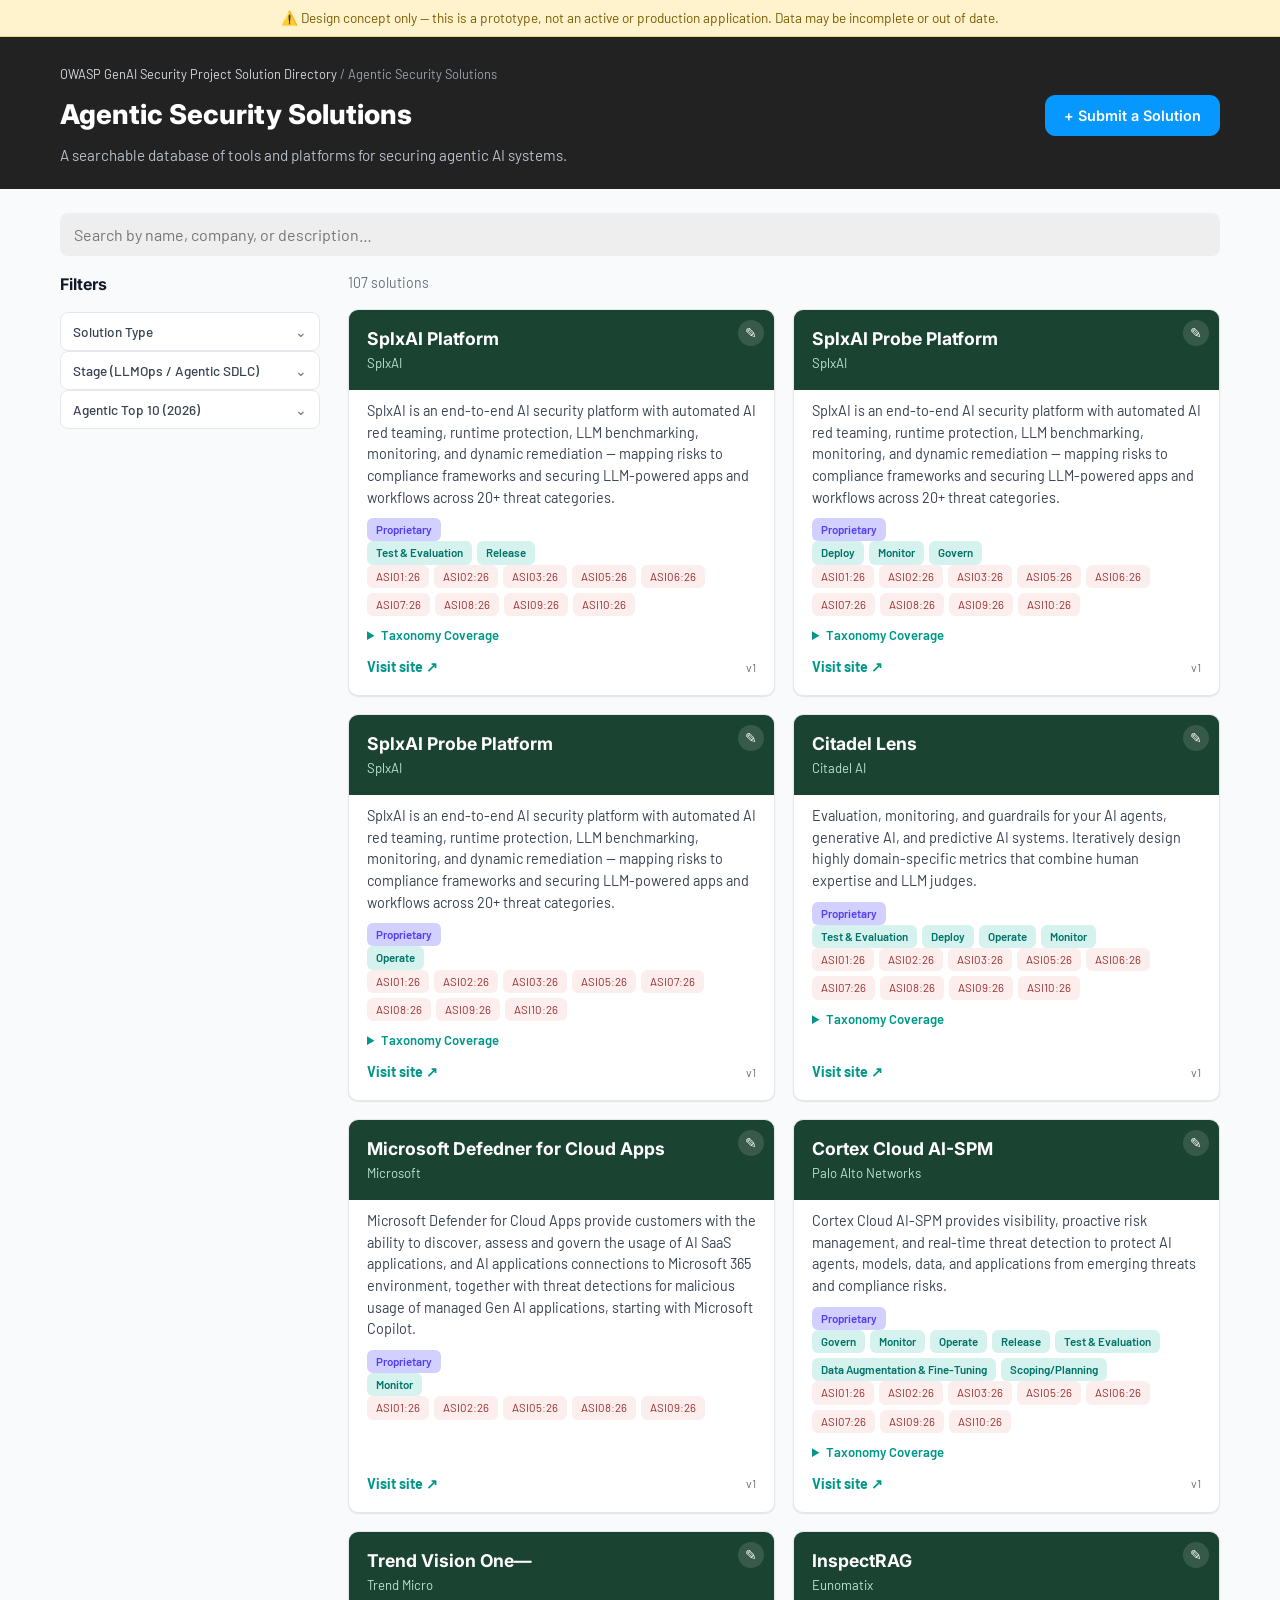
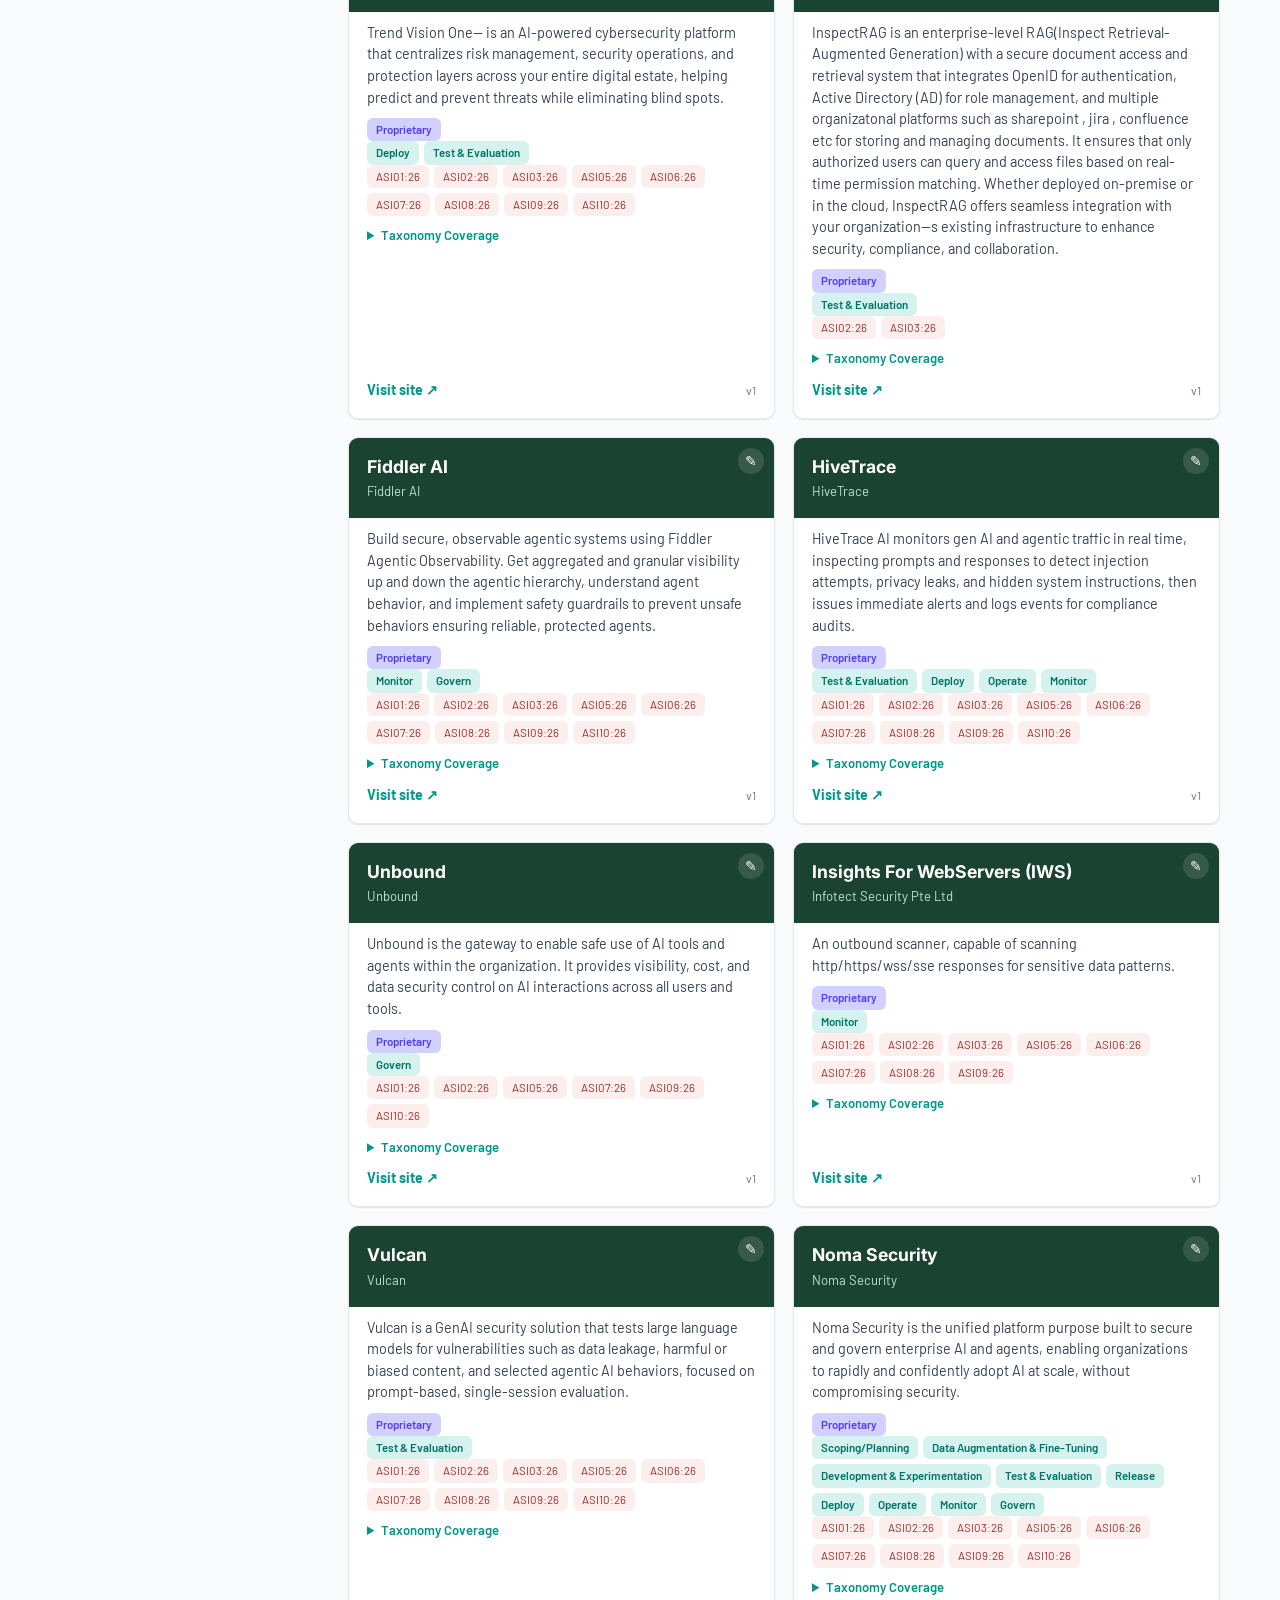
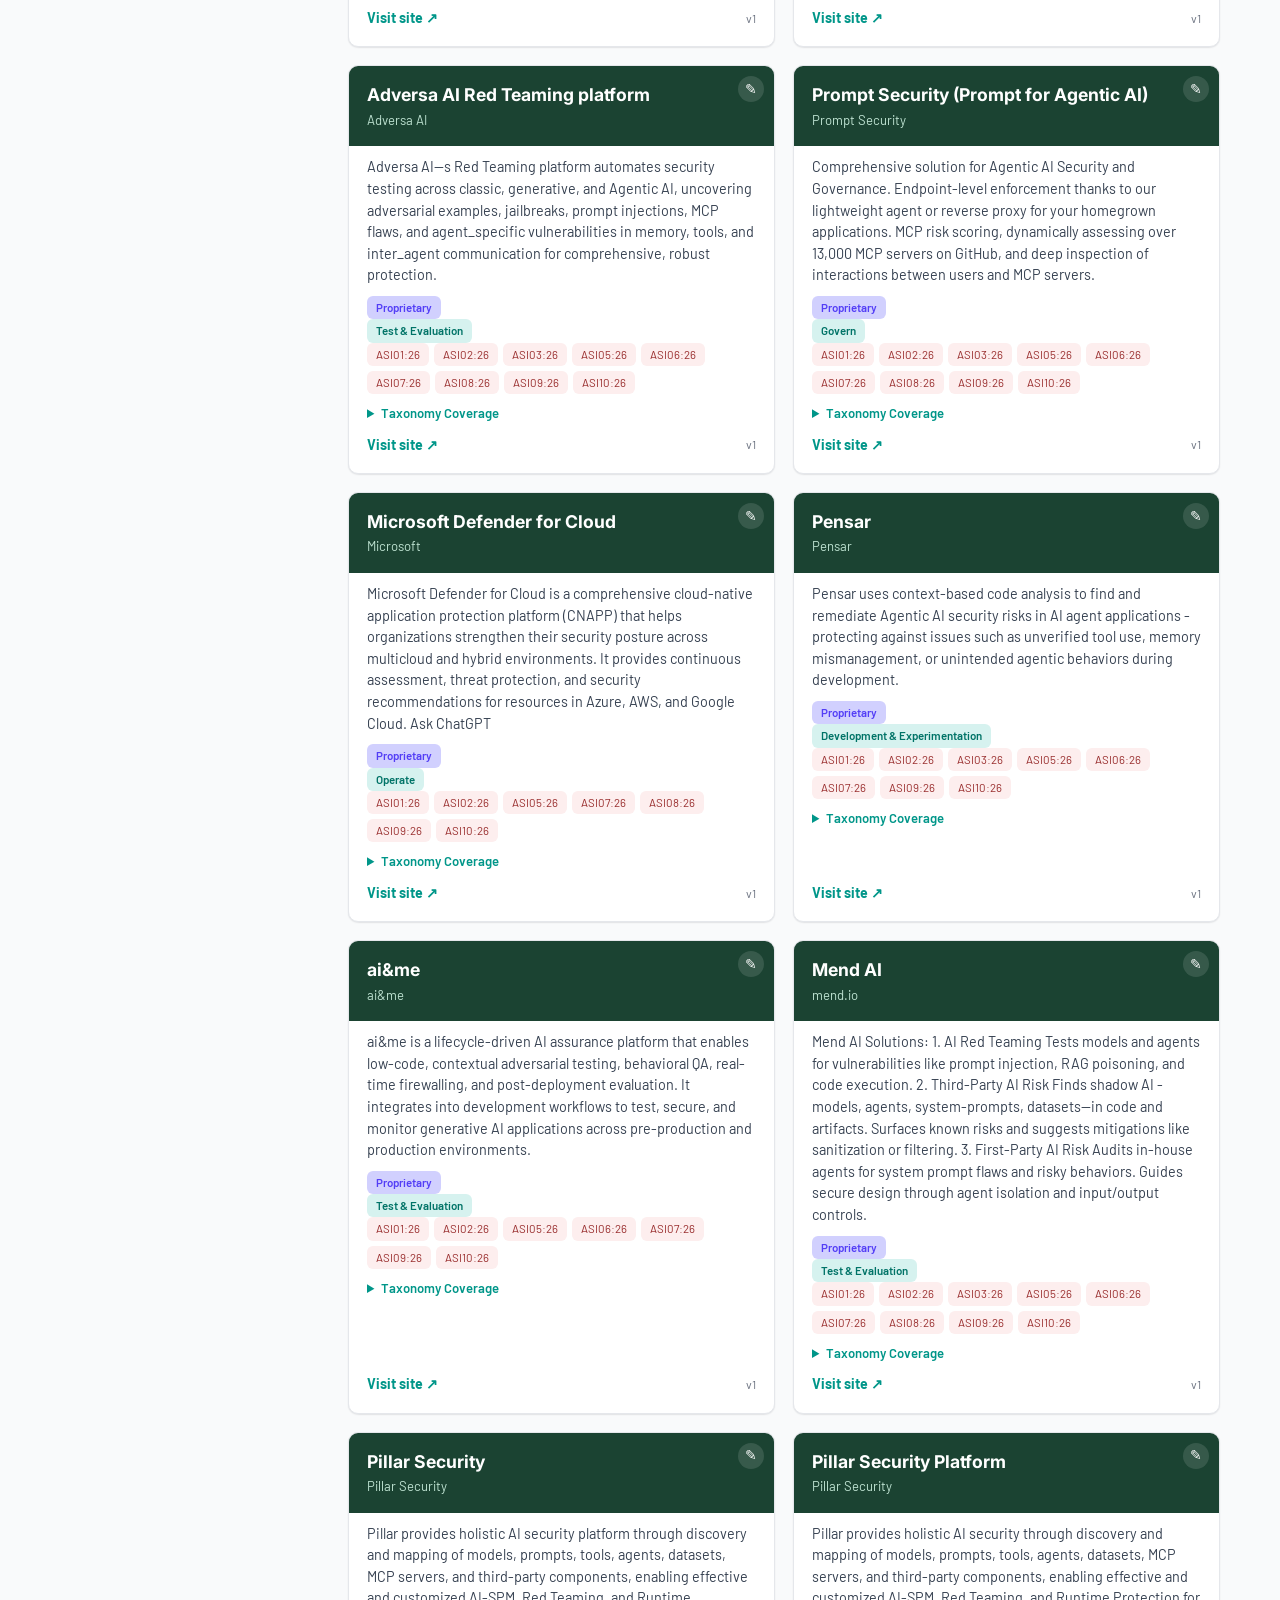
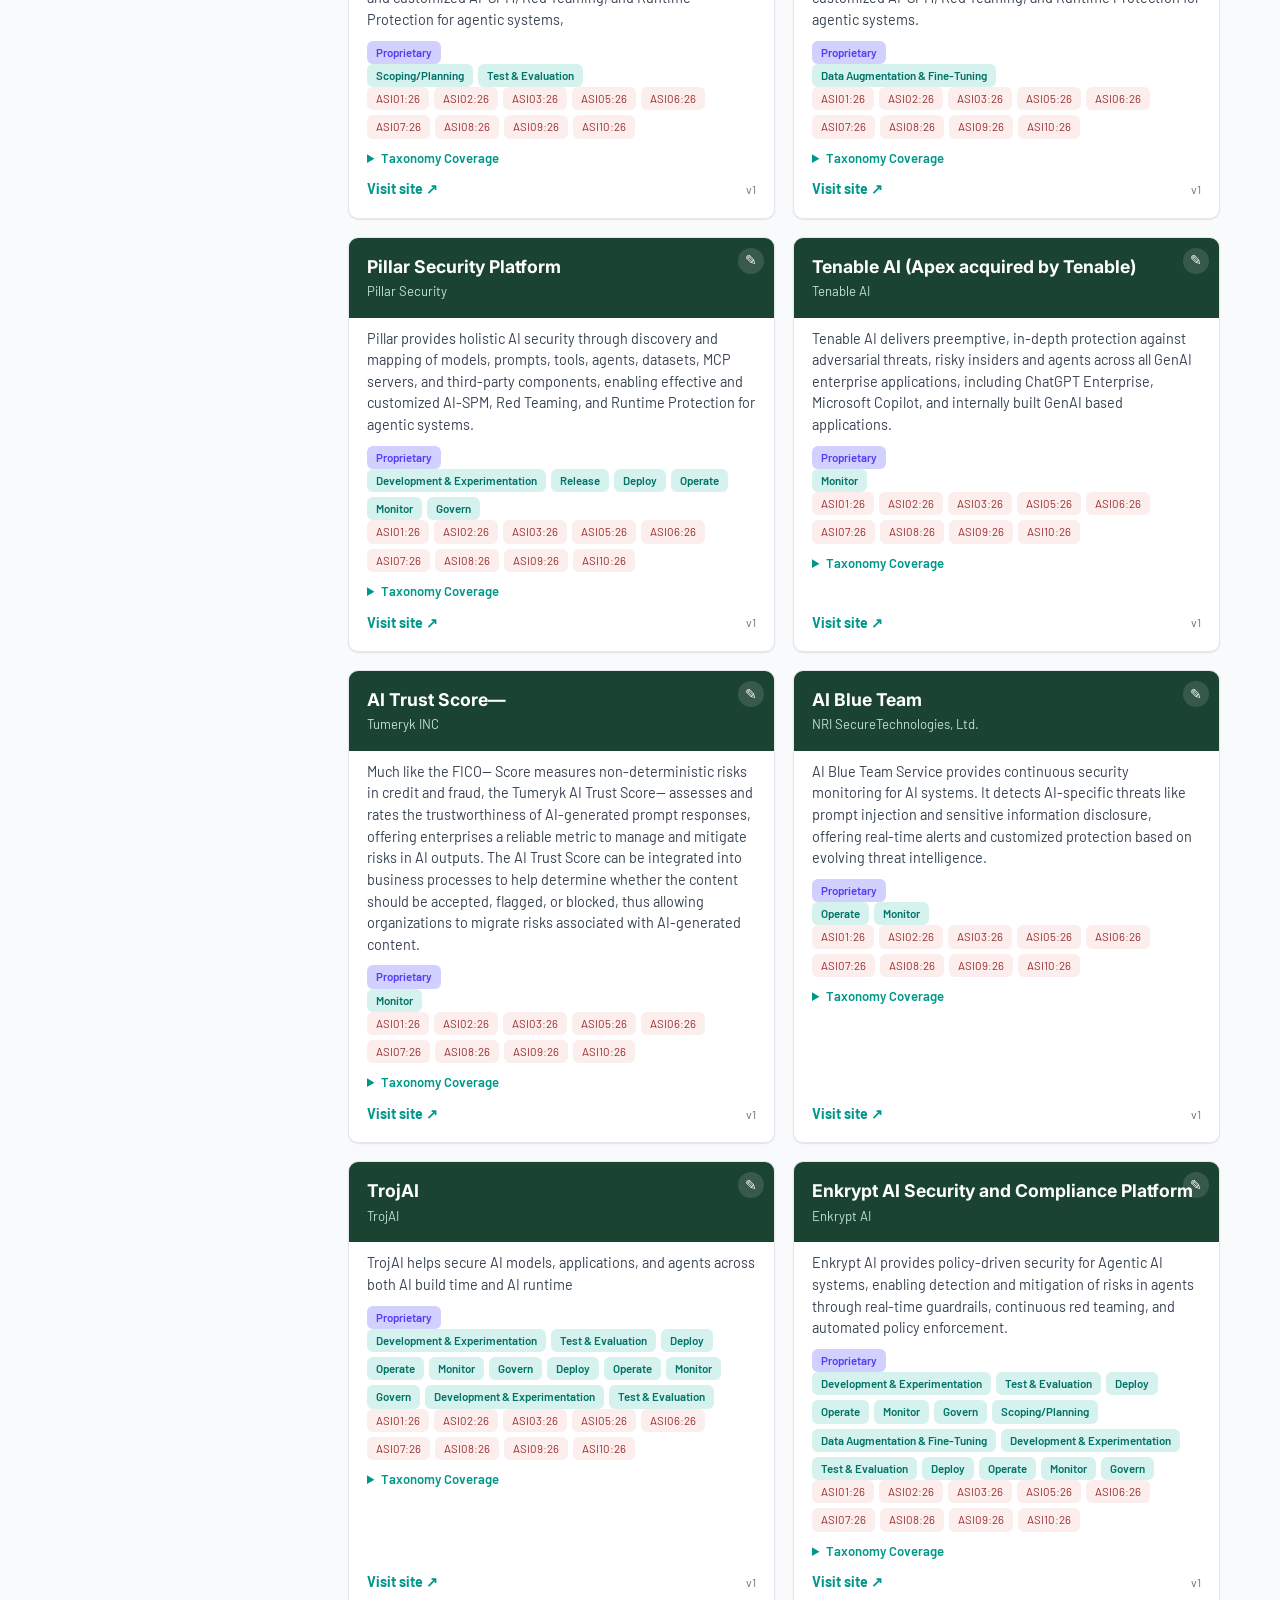
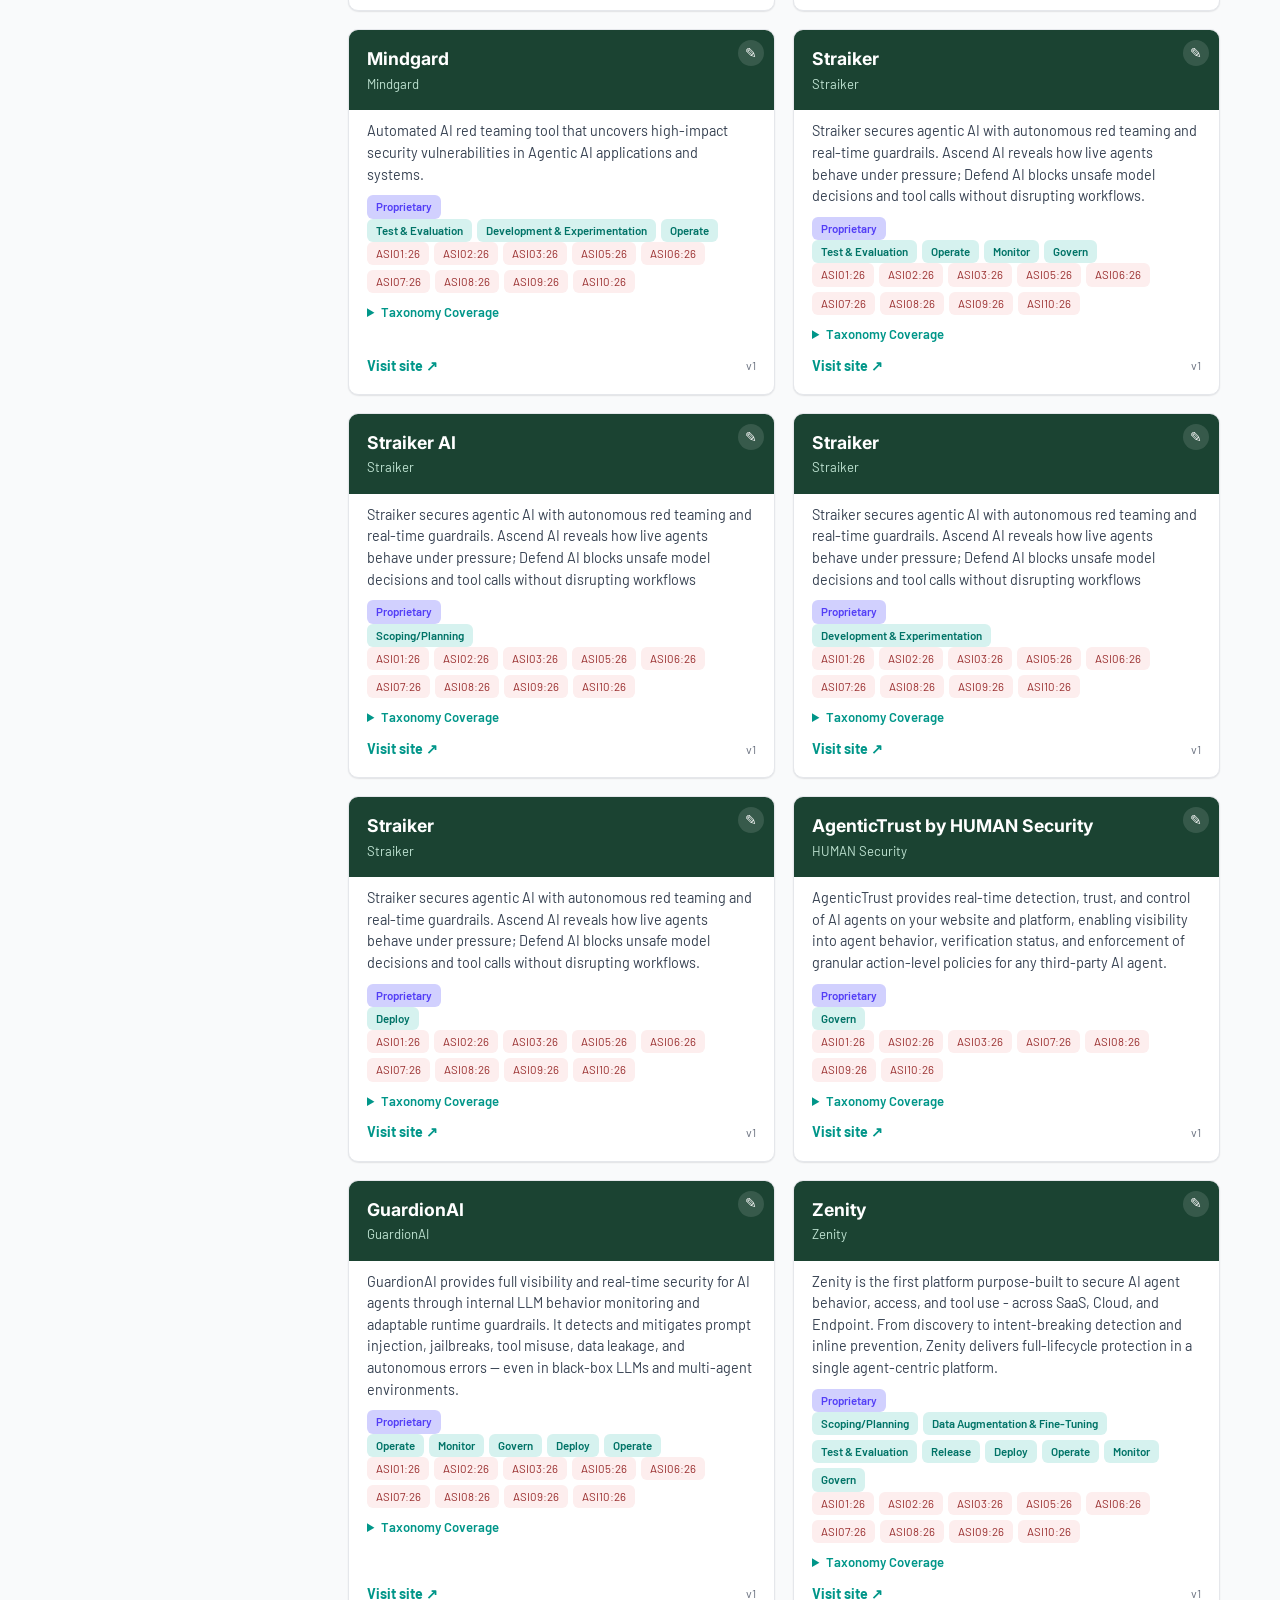
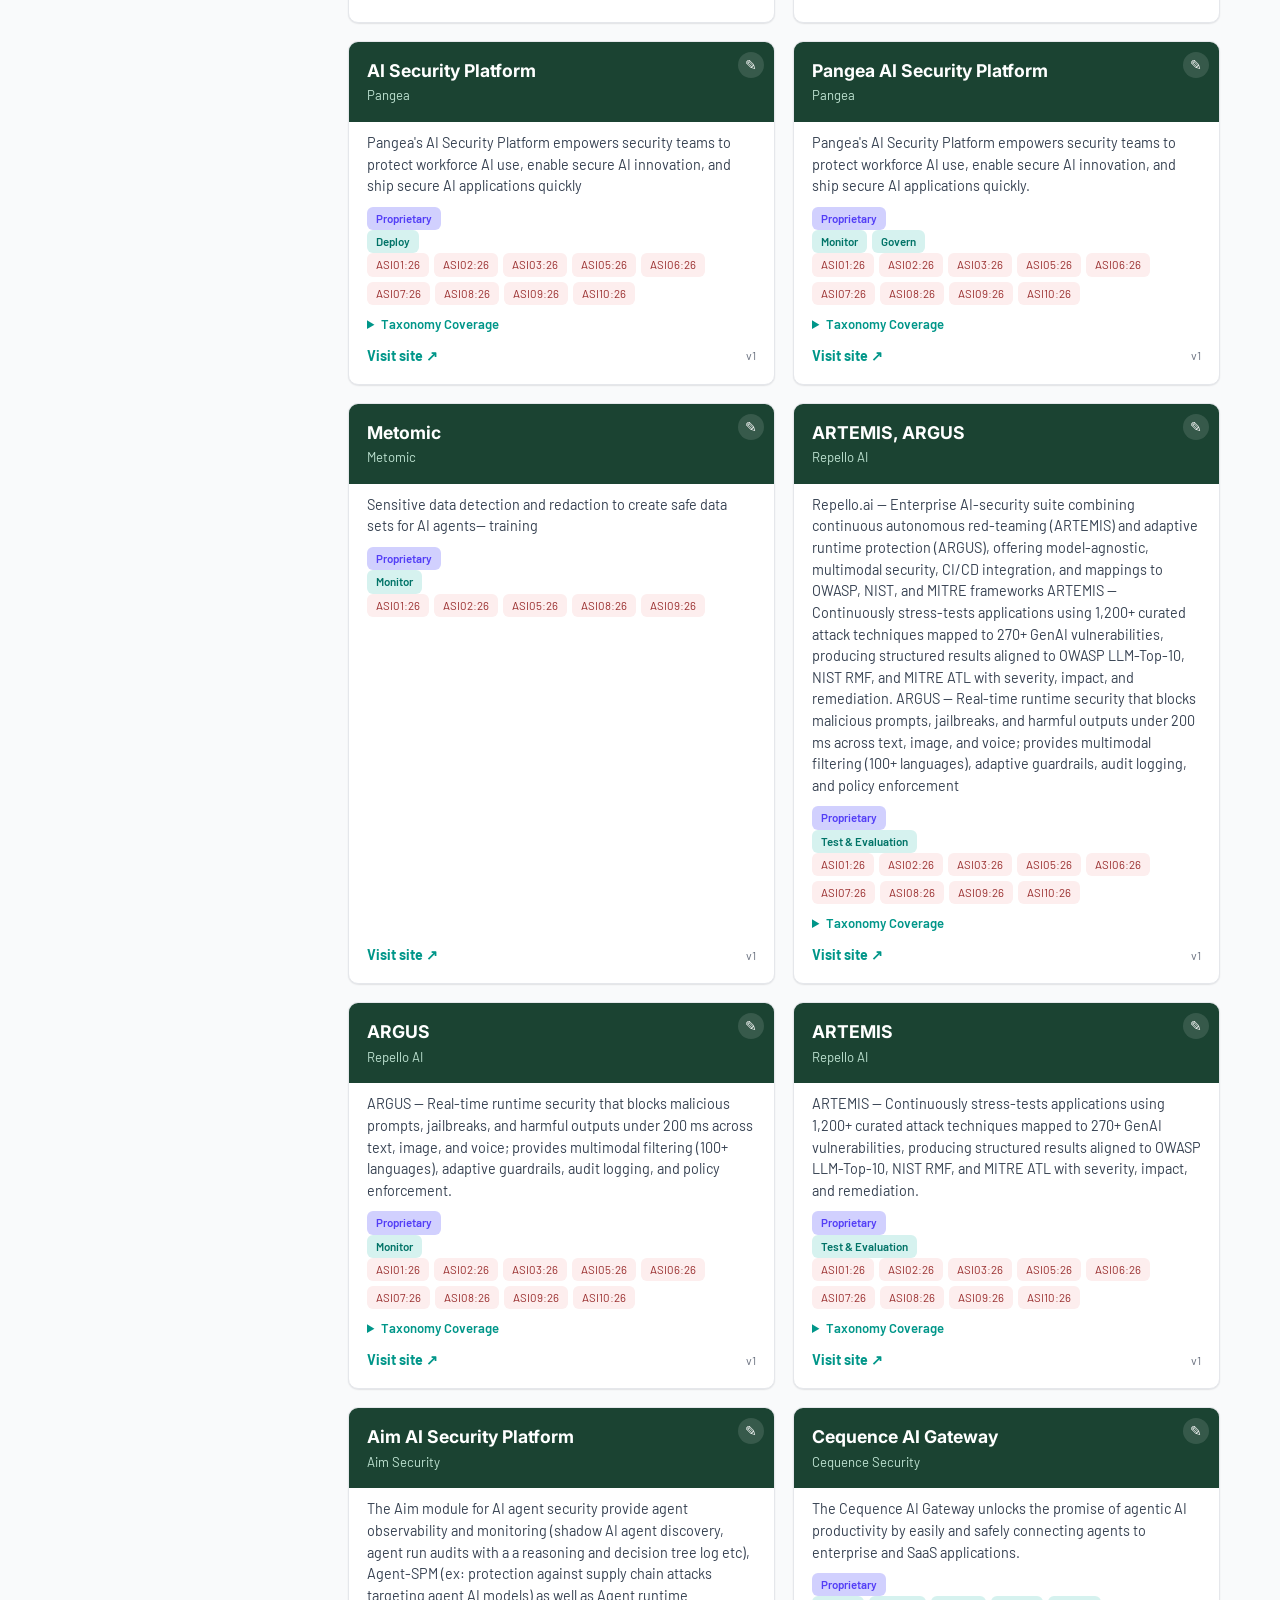
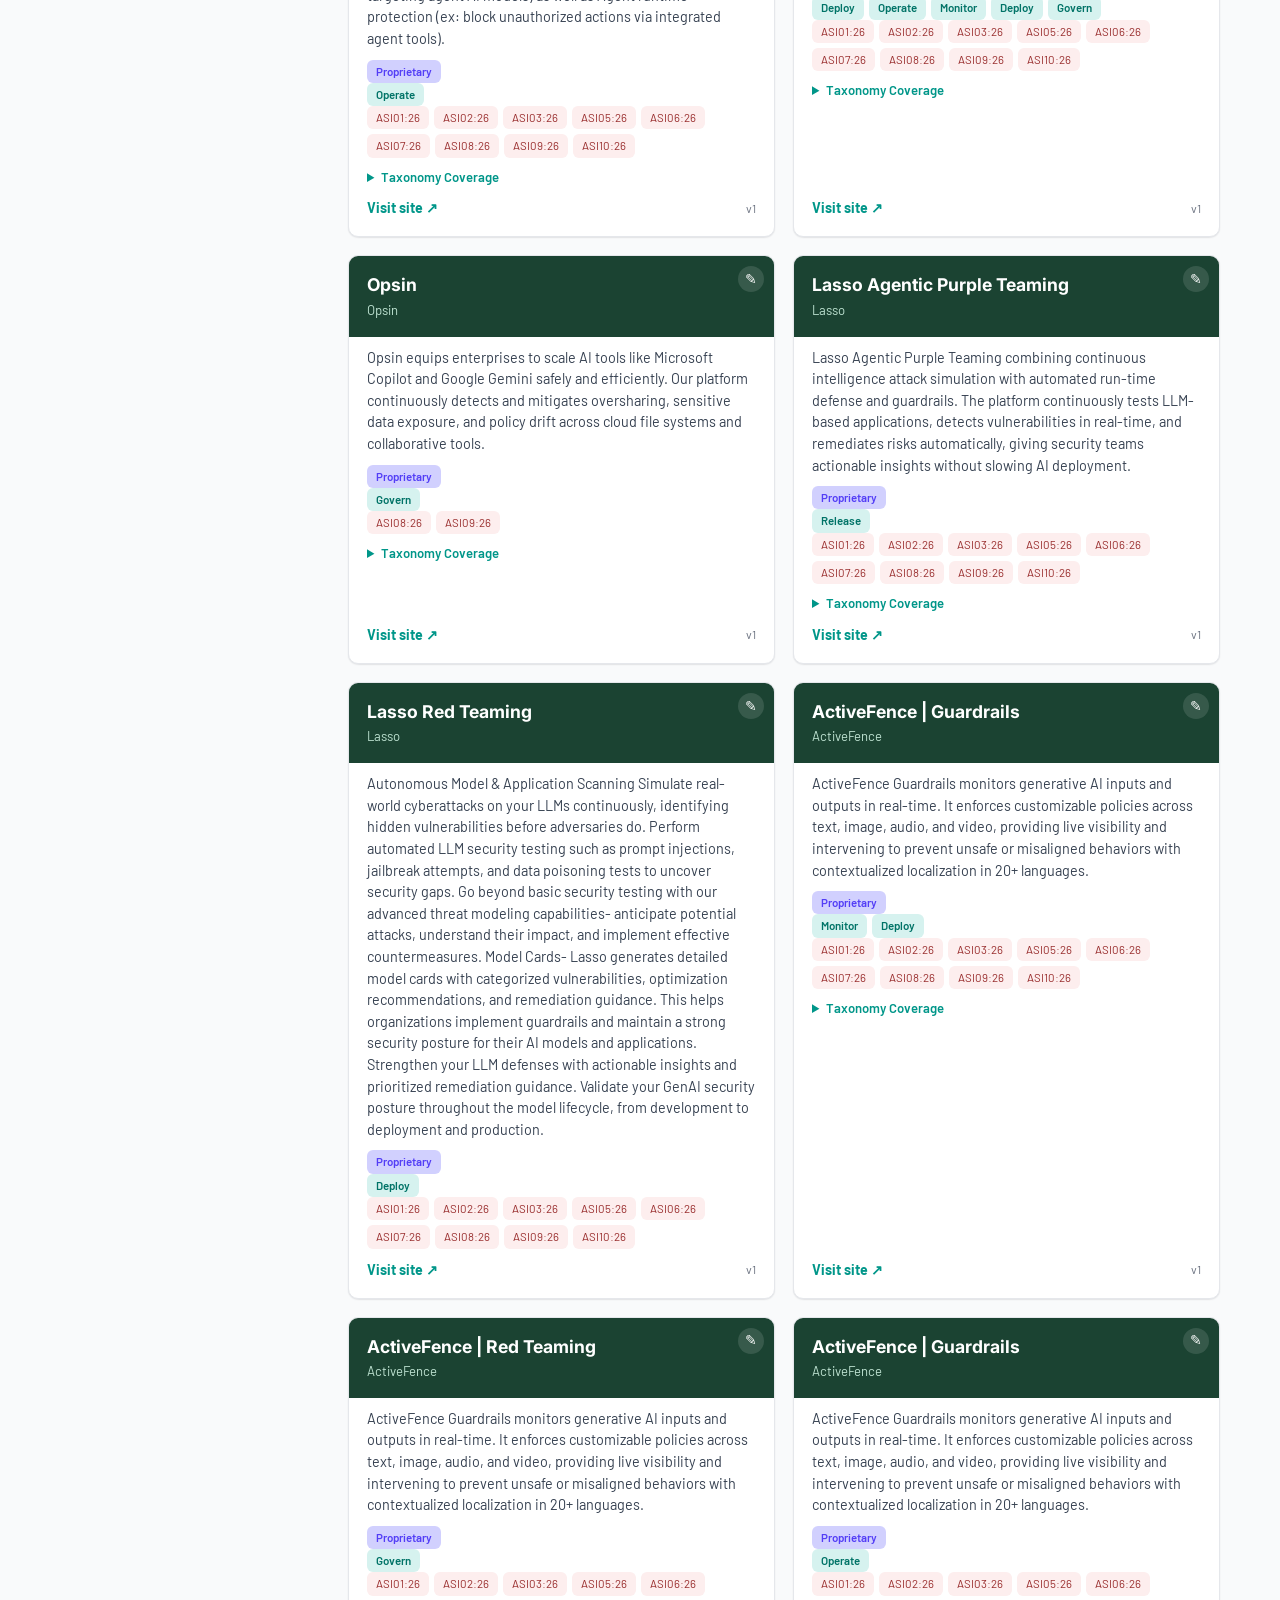
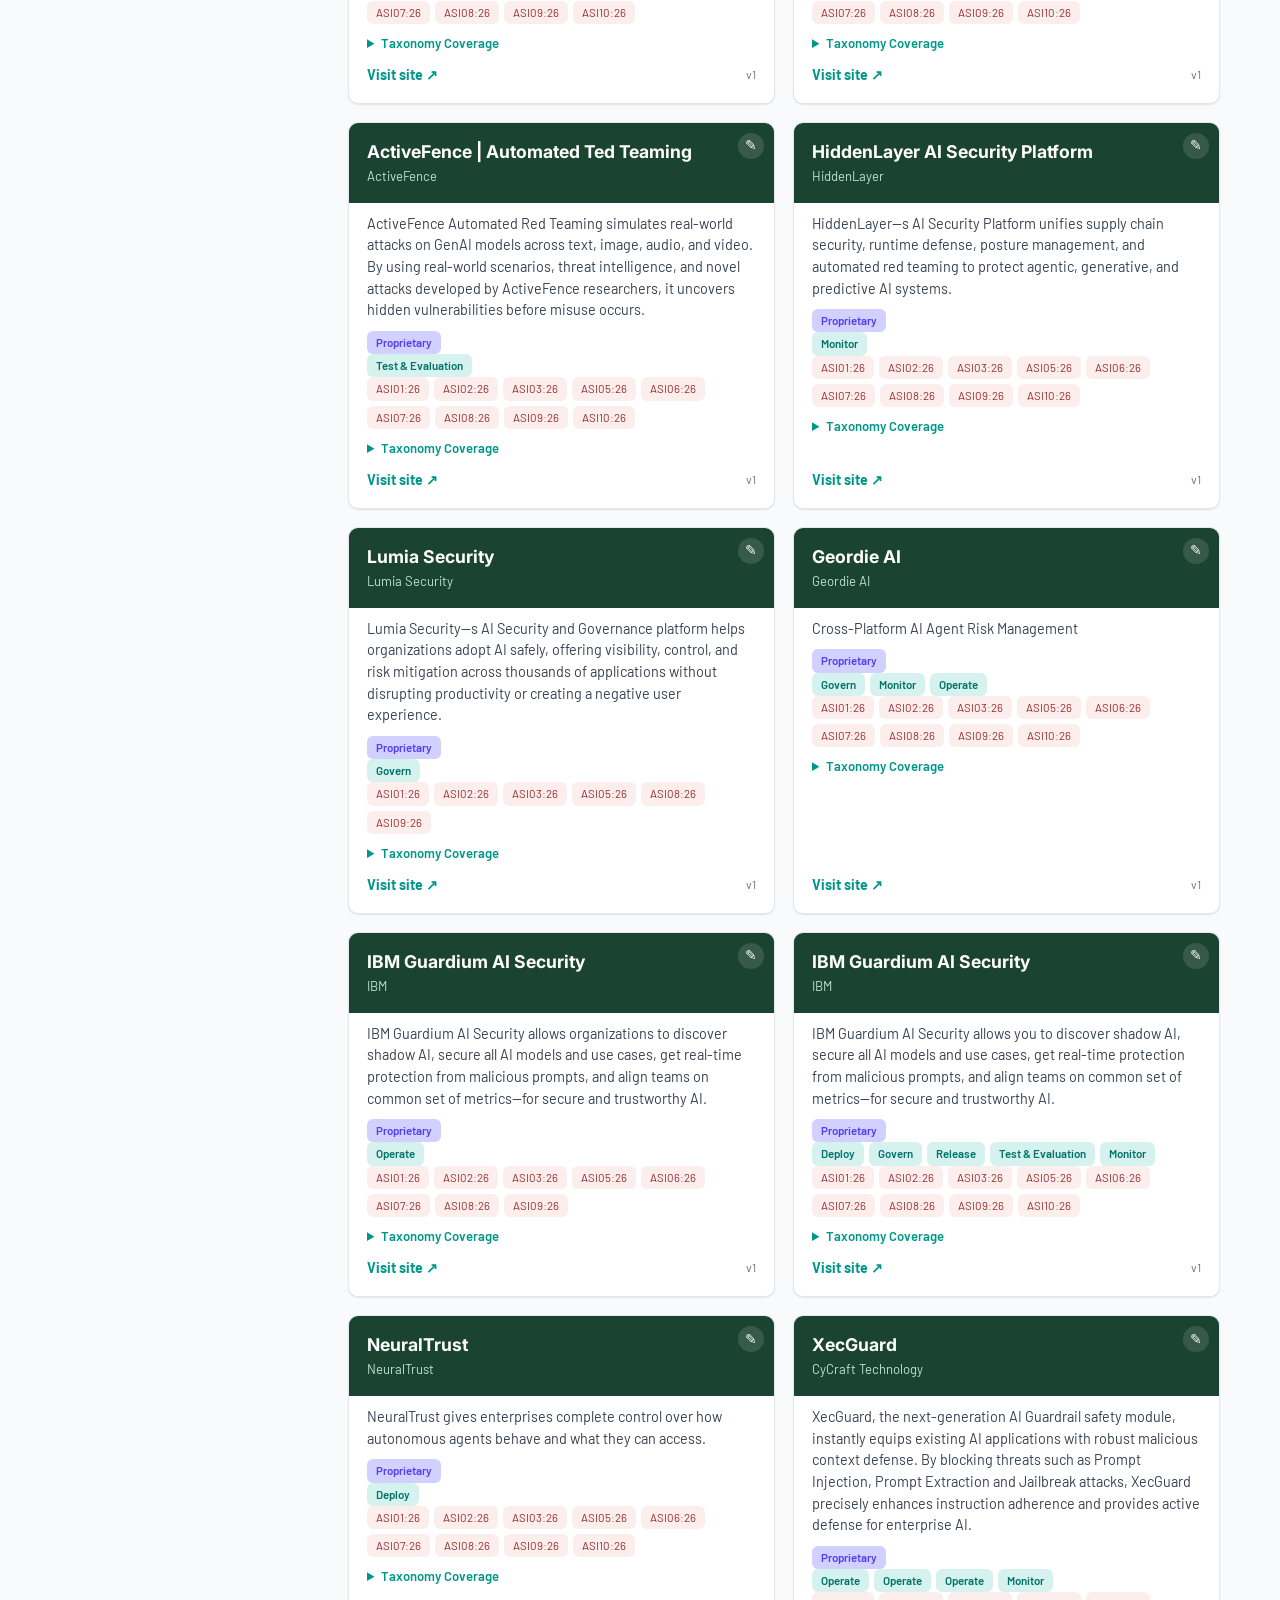
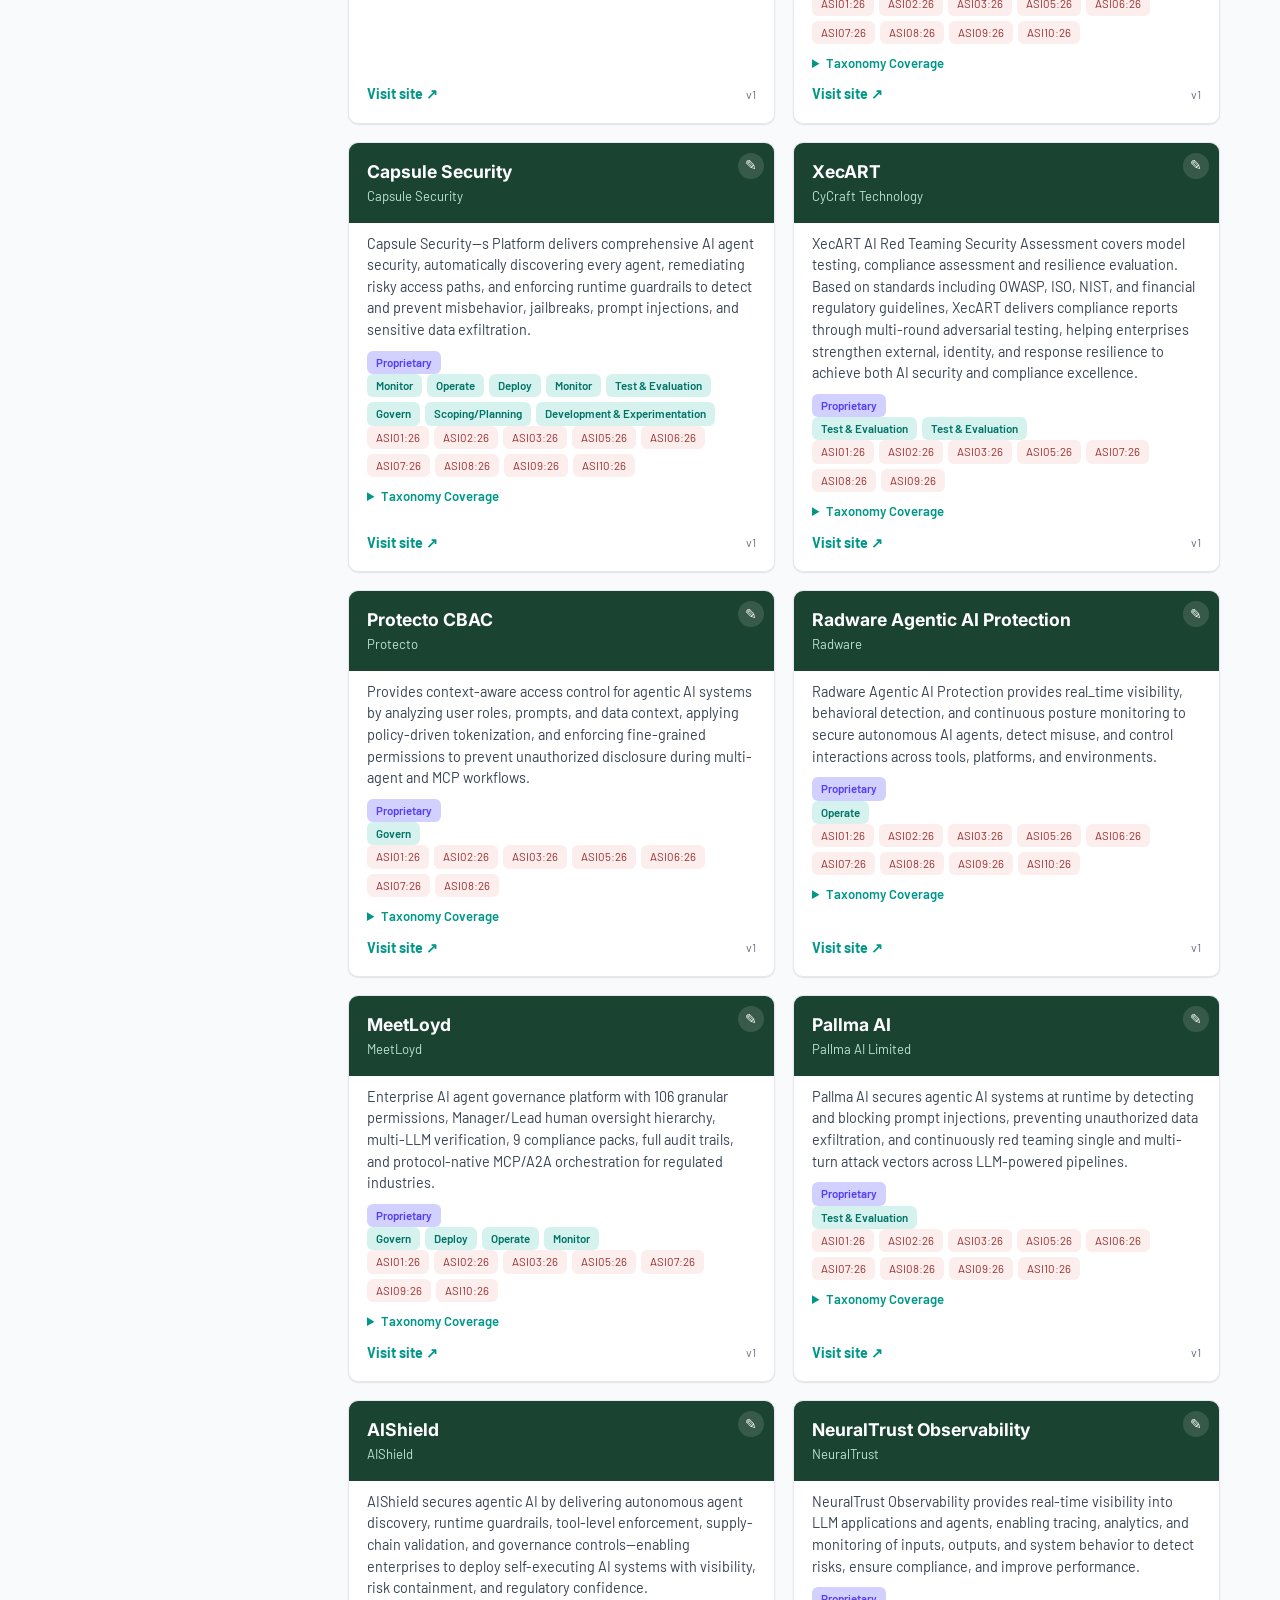
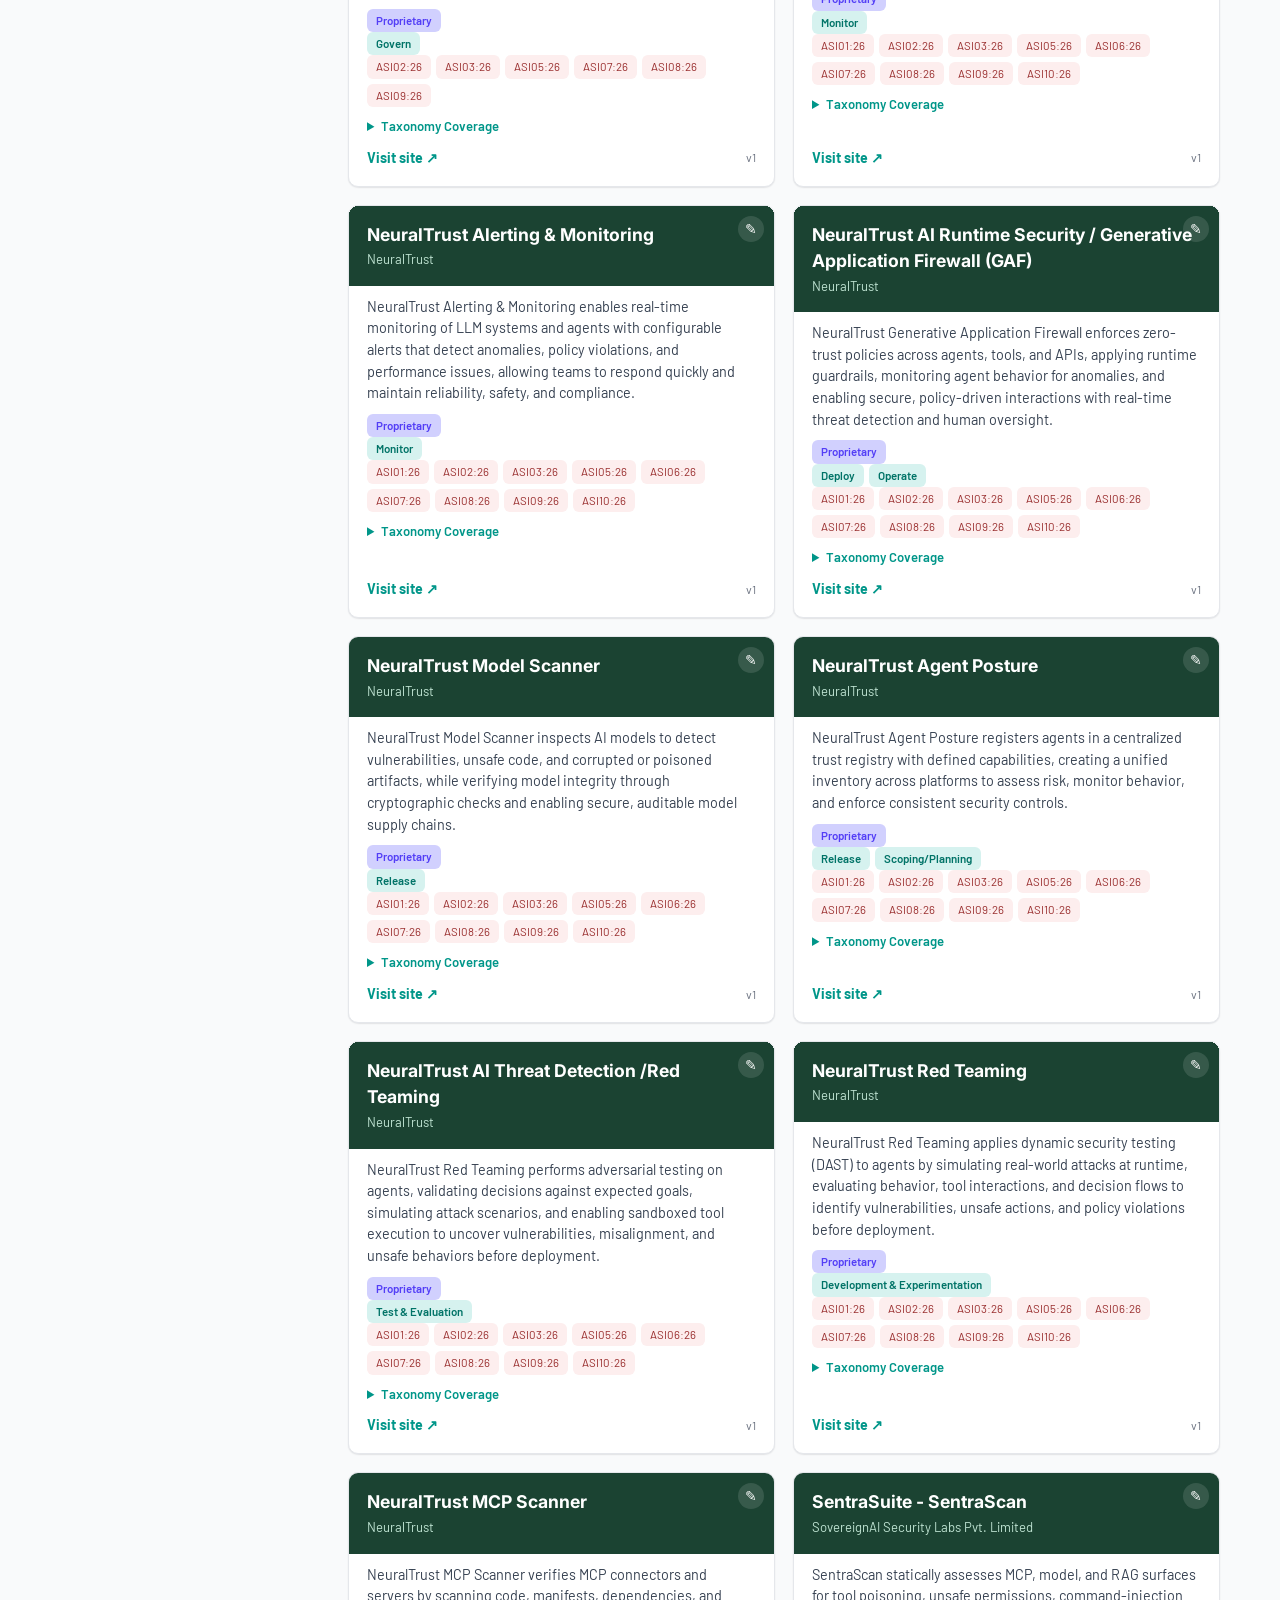
==== agentic/index.html @ da7a799b "Restructure into a multi-database umbrella site; add Red Team Solutions Rebuilds the site around the" ====
<!DOCTYPE html>
<html lang="en">
<head>
<meta charset="UTF-8">
<meta name="viewport" content="width=device-width, initial-scale=1.0">
<title>Agentic Security Solutions — OWASP GenAI Security Project Solution Directory</title>
<meta name="description" content="A searchable database of agentic AI security solutions.">
<link rel="preconnect" href="https://fonts.googleapis.com">
<link rel="preconnect" href="https://fonts.gstatic.com" crossorigin>
<link href="https://fonts.googleapis.com/css2?family=Barlow:wght@400;500;600;700&family=Inter:wght@600;700;800&display=swap" rel="stylesheet">
<link rel="stylesheet" href="../styles.css">
</head>
<body>
<div class="concept-banner">
  ⚠️ Design concept only — this is a prototype, not an active or production application. Data may be incomplete or out of date.
</div>

<header class="site-header">
  <p class="breadcrumb"><a href="../index.html">OWASP GenAI Security Project Solution Directory</a> / Agentic Security Solutions</p>
  <div class="wrap header-row">
    <h1>Agentic Security Solutions</h1>
    <nav>
      <a class="btn btn-primary" href="add.html">+ Submit a Solution</a>
    </nav>
  </div>
  <p class="subtitle">A searchable database of tools and platforms for securing agentic AI systems.</p>
</header>

<main class="wrap">
  <input id="search" type="search" placeholder="Search by name, company, or description…" aria-label="Search solutions">

  <div class="layout">
    <aside class="filters-sidebar">
      <h2 class="filters-heading">Filters</h2>
      <div id="facets-container"></div>
      <div class="active-filters" id="active-filters"></div>
    </aside>

    <div class="content">
      <p class="result-count" id="result-count"></p>

      <section id="cards" class="cards" aria-live="polite"></section>
      <p id="empty-state" class="empty-state" hidden>No solutions match your filters.</p>
    </div>
  </div>
</main>

<footer class="site-footer">
  <div class="wrap">
    <p>Data sourced from the OWASP Agentic Security Initiative landscape. <a href="add.html">Suggest a solution to add.</a></p>
  </div>
</footer>

<template id="card-template">
  <article class="card">
    <div class="card-head">
      <a class="card-edit-btn" title="Suggest an edit" aria-label="Suggest an edit">
        <span aria-hidden="true">✎</span>
      </a>
      <h2 class="card-title"></h2>
      <span class="card-company"></span>
    </div>
    <p class="card-description"></p>
    <div class="card-tag-rows"></div>
    <details class="card-details">
      <summary>Taxonomy Coverage</summary>
      <div class="card-coverage"></div>
    </details>
    <div class="card-footer">
      <a class="card-link" target="_blank" rel="noopener noreferrer">Visit site ↗</a>
      <span class="card-version" title="Version history"></span>
    </div>
  </article>
</template>

<script src="db.config.js"></script>
<script src="../shared/site.js"></script>
</body>
</html>
---- styles.css ----
:root {
  --bg: #ffffff;
  --bg-card: #ffffff;
  --bg-page-alt: #f9fafb;
  --text: #364151;
  --text-strong: #111827;
  --text-muted: #6b7280;
  --border: #e5e7eb;

  --header-dark: #222222;
  --hero-dark: #172837;
  --accent-teal: #009689;
  --accent-teal-contrast: #ffffff;
  --accent-cta: #0798ff;
  --accent-cta-contrast: #ffffff;

  --tag-bg: #f3f4f6;
  --tag-text: #6b7280;

  --type-badge-bg: #d1d0fe;
  --type-badge-text: #533ef6;

  --llmops-tag-bg: #d6f2ef;
  --llmops-tag-text: #007367;

  --risk-bg: #fdeeee;
  --risk-text: #9a3030;

  --team-tag-bg: #fde8cf;
  --team-tag-text: #92400e;

  --card-head-bg: #1b4332;
  --card-head-text: #ffffff;
  --card-head-text-muted: #bfe3d2;

  --shadow: 0 1px 2px rgba(20, 24, 33, 0.06), 0 1px 1px rgba(20, 24, 33, 0.04);
  --radius: 10px;

  --font-body: "Barlow", -apple-system, BlinkMacSystemFont, "Segoe UI", Roboto, Helvetica, Arial, sans-serif;
  --font-heading: "Inter", -apple-system, BlinkMacSystemFont, "Segoe UI", Roboto, Helvetica, Arial, sans-serif;
}

@media (prefers-color-scheme: dark) {
  :root {
    --bg: #14161a;
    --bg-card: #1d2026;
    --bg-page-alt: #191c22;
    --text: #d7dae0;
    --text-strong: #f4f5f7;
    --text-muted: #9aa1ac;
    --border: #2c3038;

    --tag-bg: #262b36;
    --tag-text: #b7c2dd;

    --type-badge-bg: #322a5c;
    --type-badge-text: #b9b3ff;

    --llmops-tag-bg: #163832;
    --llmops-tag-text: #6cd9c8;

    --risk-bg: #2e1f22;
    --risk-text: #e08a8a;

    --team-tag-bg: #3a2a12;
    --team-tag-text: #f0b968;

    --card-head-bg: #12291e;
    --card-head-text: #f4f5f7;
    --card-head-text-muted: #9cc4b1;

    --shadow: 0 1px 2px rgba(0, 0, 0, 0.4);
  }
}

:root[data-theme="light"] {
  --bg: #ffffff;
  --bg-card: #ffffff;
  --bg-page-alt: #f9fafb;
  --text: #364151;
  --text-strong: #111827;
  --text-muted: #6b7280;
  --border: #e5e7eb;
  --tag-bg: #f3f4f6;
  --tag-text: #6b7280;
  --type-badge-bg: #d1d0fe;
  --type-badge-text: #533ef6;
  --llmops-tag-bg: #d6f2ef;
  --llmops-tag-text: #007367;
  --risk-bg: #fdeeee;
  --risk-text: #9a3030;
  --team-tag-bg: #fde8cf;
  --team-tag-text: #92400e;
  --card-head-bg: #1b4332;
  --card-head-text: #ffffff;
  --card-head-text-muted: #bfe3d2;
}

:root[data-theme="dark"] {
  --bg: #14161a;
  --bg-card: #1d2026;
  --bg-page-alt: #191c22;
  --text: #d7dae0;
  --text-strong: #f4f5f7;
  --text-muted: #9aa1ac;
  --border: #2c3038;
  --tag-bg: #262b36;
  --tag-text: #b7c2dd;
  --type-badge-bg: #322a5c;
  --type-badge-text: #b9b3ff;
  --llmops-tag-bg: #163832;
  --llmops-tag-text: #6cd9c8;
  --risk-bg: #2e1f22;
  --risk-text: #e08a8a;
  --team-tag-bg: #3a2a12;
  --team-tag-text: #f0b968;
  --card-head-bg: #12291e;
  --card-head-text: #f4f5f7;
  --card-head-text-muted: #9cc4b1;
}

* { box-sizing: border-box; }

body {
  margin: 0;
  font-family: var(--font-body);
  background: var(--bg-page-alt);
  color: var(--text);
  line-height: 1.5;
}

.wrap {
  max-width: 1200px;
  margin: 0 auto;
  padding: 0 20px;
}

.site-header {
  padding: 28px 0 22px;
  background: var(--header-dark);
  color: #ffffff;
}

.breadcrumb {
  max-width: 1200px;
  margin: 0 auto 10px;
  padding: 0 20px;
  font-size: 0.8rem;
  color: #9aa1ac;
}

.breadcrumb a {
  color: #d7dae0;
  text-decoration: none;
}

.breadcrumb a:hover {
  text-decoration: underline;
}

.header-row {
  display: flex;
  align-items: center;
  justify-content: space-between;
  gap: 16px;
  flex-wrap: wrap;
}

.site-header h1 {
  margin: 0;
  font-family: var(--font-heading);
  font-weight: 800;
  font-size: 1.7rem;
  color: #ffffff;
}

.subtitle {
  max-width: 1200px;
  margin: 8px auto 0;
  padding: 0 20px;
  color: #b7bfc9;
  font-size: 0.95rem;
}

.btn {
  display: inline-block;
  padding: 9px 18px;
  border-radius: 10px;
  text-decoration: none;
  font-size: 0.9rem;
  font-weight: 600;
  border: 1px solid rgba(255, 255, 255, 0.25);
  color: #ffffff;
  font-family: var(--font-heading);
}

.btn-primary {
  background: var(--accent-cta);
  color: var(--accent-cta-contrast);
  border-color: var(--accent-cta);
}

main.wrap {
  padding-top: 24px;
  padding-bottom: 48px;
}

.directory-main {
  padding-top: 40px;
}

.db-grid {
  display: grid;
  grid-template-columns: repeat(auto-fit, minmax(320px, 1fr));
  gap: 22px;
}

.db-card {
  display: flex;
  flex-direction: column;
  background: var(--bg-card);
  border: 1px solid var(--border);
  border-radius: var(--radius);
  overflow: hidden;
  box-shadow: var(--shadow);
  text-decoration: none;
  color: var(--text);
  transition: transform 0.12s ease, box-shadow 0.12s ease;
}

.db-card:hover {
  transform: translateY(-2px);
  box-shadow: 0 4px 14px rgba(20, 24, 33, 0.12);
}

.db-card-head {
  background: var(--card-head-bg);
  color: var(--card-head-text);
  padding: 20px 22px;
}

.db-card-head h2 {
  margin: 0;
  font-family: var(--font-heading);
  font-weight: 700;
  font-size: 1.25rem;
  color: var(--card-head-text);
}

.db-card-body {
  padding: 18px 22px 22px;
  display: flex;
  flex-direction: column;
  gap: 10px;
  flex: 1;
}

.db-card-body p {
  margin: 0;
  font-size: 0.92rem;
}

.db-card-count {
  margin-top: auto;
  font-size: 0.8rem;
  color: var(--text-muted);
  font-weight: 600;
}

.layout {
  display: flex;
  align-items: flex-start;
  gap: 28px;
}

.filters-sidebar {
  width: 260px;
  flex-shrink: 0;
  display: flex;
  flex-direction: column;
  gap: 12px;
  position: sticky;
  top: 20px;
}

.filters-heading {
  margin: 0 0 4px;
  font-family: var(--font-heading);
  font-size: 1rem;
  font-weight: 700;
  color: var(--text-strong);
}

.content {
  flex: 1;
  min-width: 0;
}

#search {
  width: 100%;
  padding: 12px 14px;
  font-size: 1rem;
  font-family: var(--font-body);
  border-radius: 8px;
  border: none;
  background: #eeeeee;
  color: #1a1d23;
  margin-bottom: 16px;
}

@media (prefers-color-scheme: dark) {
  #search { background: var(--tag-bg); color: var(--text-strong); }
}
:root[data-theme="dark"] #search { background: var(--tag-bg); color: var(--text-strong); }
:root[data-theme="light"] #search { background: #eeeeee; color: #1a1d23; }

#search:focus {
  outline: 2px solid var(--accent-teal);
  outline-offset: 1px;
}

.facet-dropdown {
  position: relative;
}

.facet-toggle {
  width: 100%;
  display: flex;
  align-items: center;
  justify-content: space-between;
  gap: 8px;
  padding: 10px 12px;
  border-radius: 8px;
  border: 1px solid var(--border);
  background: var(--bg-card);
  color: var(--text);
  font-family: var(--font-body);
  font-size: 0.85rem;
  font-weight: 500;
  cursor: pointer;
  text-align: left;
}

.facet-toggle:hover {
  border-color: var(--accent-teal);
}

.facet-dropdown.open .facet-toggle {
  border-color: var(--accent-teal);
}

.facet-toggle-label {
  flex: 1;
}

.facet-toggle-count {
  background: var(--accent-teal);
  color: var(--accent-teal-contrast);
  font-size: 0.72rem;
  font-weight: 700;
  border-radius: 999px;
  padding: 1px 7px;
}

.facet-toggle-chevron {
  color: var(--text-muted);
  transition: transform 0.15s ease;
}

.facet-dropdown.open .facet-toggle-chevron {
  transform: rotate(180deg);
}

.facet-panel {
  display: none;
  flex-direction: column;
  gap: 2px;
  position: absolute;
  z-index: 20;
  top: calc(100% + 4px);
  left: 0;
  min-width: 100%;
  max-width: 320px;
  max-height: 280px;
  overflow-y: auto;
  background: var(--bg-card);
  border: 1px solid var(--border);
  border-radius: 8px;
  box-shadow: var(--shadow);
  padding: 8px;
}

.facet-dropdown.open .facet-panel {
  display: flex;
}

.facet-check {
  display: flex;
  align-items: center;
  gap: 8px;
  padding: 6px 8px;
  border-radius: 6px;
  font-size: 0.85rem;
  color: var(--text);
  cursor: pointer;
  white-space: nowrap;
}

.facet-check:hover {
  background: var(--tag-bg);
}

.facet-check input {
  accent-color: var(--accent-teal);
}

.active-filters {
  display: flex;
  flex-wrap: wrap;
  gap: 6px;
}

.active-filters:empty {
  margin: 0;
}

.active-filter {
  display: inline-flex;
  align-items: center;
  gap: 6px;
  background: var(--type-badge-bg);
  color: var(--type-badge-text);
  border-radius: 999px;
  padding: 4px 6px 4px 12px;
  font-size: 0.78rem;
  font-weight: 500;
}

.active-filter button {
  border: none;
  background: transparent;
  color: inherit;
  cursor: pointer;
  font-size: 0.9rem;
  line-height: 1;
  padding: 2px 6px;
}

.clear-all {
  font-size: 0.78rem;
  color: var(--accent-teal);
  background: none;
  border: none;
  cursor: pointer;
  padding: 4px 6px;
  font-weight: 600;
  text-align: left;
}

@media (max-width: 860px) {
  .layout {
    flex-direction: column;
  }
  .filters-sidebar {
    width: 100%;
    position: static;
  }
}

.result-count {
  color: var(--text-muted);
  font-size: 0.88rem;
  margin: 0 0 16px;
}

.cards {
  display: grid;
  grid-template-columns: repeat(auto-fill, minmax(300px, 1fr));
  gap: 18px;
}

.card {
  background: var(--bg-card);
  border: 1px solid var(--border);
  border-radius: var(--radius);
  overflow: hidden;
  box-shadow: var(--shadow);
  display: flex;
  flex-direction: column;
  gap: 10px;
  padding-bottom: 18px;
}

.card-head {
  position: relative;
  background: var(--card-head-bg);
  color: var(--card-head-text);
  padding: 16px 18px;
  display: flex;
  flex-direction: column;
  gap: 2px;
}

.card-edit-btn {
  position: absolute;
  top: 10px;
  right: 10px;
  width: 26px;
  height: 26px;
  display: flex;
  align-items: center;
  justify-content: center;
  border-radius: 999px;
  background: rgba(255, 255, 255, 0.12);
  color: var(--card-head-text);
  text-decoration: none;
  font-size: 0.85rem;
  cursor: pointer;
}

.card-edit-btn:hover {
  background: rgba(255, 255, 255, 0.24);
}

.card-title {
  margin: 0;
  font-family: var(--font-heading);
  font-weight: 700;
  font-size: 1.1rem;
  color: var(--card-head-text);
}

.card-company {
  font-size: 0.82rem;
  color: var(--card-head-text-muted);
}

.card-description {
  margin: 0;
  padding: 0 18px;
  font-size: 0.9rem;
  color: var(--text);
}

.card-tags {
  display: flex;
  flex-wrap: wrap;
  gap: 5px;
  padding: 0 18px;
}

.tag {
  font-size: 0.72rem;
  padding: 3px 9px;
  border-radius: 6px;
  background: var(--tag-bg);
  color: var(--tag-text);
}

.tag-type {
  background: var(--type-badge-bg);
  color: var(--type-badge-text);
  font-weight: 600;
}

.tag-llmops {
  background: var(--llmops-tag-bg);
  color: var(--llmops-tag-text);
  font-weight: 600;
}

.tag-risk {
  background: var(--risk-bg);
  color: var(--risk-text);
}

.tag-team {
  background: var(--team-tag-bg);
  color: var(--team-tag-text);
  font-weight: 600;
}

.card-details {
  padding: 0 18px;
}

.card-details summary {
  cursor: pointer;
  font-size: 0.82rem;
  font-weight: 600;
  color: var(--accent-teal);
}

.card-sldc {
  margin-top: 8px;
  display: flex;
  flex-direction: column;
  gap: 8px;
}

.sldc-stage h4 {
  margin: 0 0 4px;
  font-family: var(--font-heading);
  font-size: 0.75rem;
  font-weight: 700;
  text-transform: uppercase;
  letter-spacing: 0.03em;
  color: var(--text-muted);
}

.sldc-stage ul {
  margin: 0;
  padding-left: 18px;
  font-size: 0.85rem;
}

.card-footer {
  margin-top: auto;
  padding: 0 18px;
  display: flex;
  align-items: center;
  justify-content: space-between;
  gap: 10px;
}

.card-link {
  color: var(--accent-teal);
  text-decoration: none;
  font-size: 0.88rem;
  font-weight: 700;
}

.card-link:hover {
  text-decoration: underline;
}

.card-version {
  font-size: 0.75rem;
  color: var(--text-muted);
  cursor: default;
}

.empty-state {
  color: var(--text-muted);
  text-align: center;
  padding: 40px 0;
}

.site-footer {
  background: var(--header-dark);
  color: #b7bfc9;
  padding: 20px 0 40px;
  font-size: 0.85rem;
}

.site-footer a {
  color: var(--accent-teal);
}

.concept-banner {
  background: #fff3cd;
  color: #7a5b00;
  border-bottom: 1px solid #f0d68a;
  text-align: center;
  font-size: 0.85rem;
  padding: 8px 16px;
}

@media (prefers-color-scheme: dark) {
  .concept-banner {
    background: #4a3c14;
    color: #f0d68a;
    border-bottom-color: #6b5722;
  }
}

:root[data-theme="dark"] .concept-banner {
  background: #4a3c14;
  color: #f0d68a;
  border-bottom-color: #6b5722;
}

:root[data-theme="light"] .concept-banner {
  background: #fff3cd;
  color: #7a5b00;
  border-bottom-color: #f0d68a;
}

/* --- Form page --- */
.form-wrap {
  max-width: 720px;
  margin: 0 auto;
  padding: 32px 20px 60px;
}

.form-wrap h1 {
  margin-bottom: 4px;
  font-family: var(--font-heading);
  color: var(--text-strong);
}

.form-wrap p.lede {
  color: var(--text-muted);
  margin-top: 0;
  margin-bottom: 24px;
}

.field {
  margin-bottom: 18px;
}

.field label {
  display: block;
  font-family: var(--font-heading);
  font-weight: 600;
  font-size: 0.9rem;
  margin-bottom: 6px;
  color: var(--text-strong);
}

.field .hint {
  display: block;
  font-weight: 400;
  color: var(--text-muted);
  font-size: 0.8rem;
  margin-top: 4px;
}

.field input[type="text"],
.field input[type="email"],
.field input[type="url"],
.field textarea {
  width: 100%;
  padding: 10px 12px;
  border-radius: 8px;
  border: 1px solid var(--border);
  background: var(--bg-card);
  color: var(--text);
  font-size: 0.95rem;
  font-family: var(--font-body);
}

.field input:focus,
.field textarea:focus {
  outline: 2px solid var(--accent-teal);
  outline-offset: 1px;
}

.field textarea {
  min-height: 90px;
  resize: vertical;
}

.checkbox-grid {
  display: flex;
  flex-wrap: wrap;
  gap: 8px;
}

.checkbox-chip {
  display: inline-flex;
  align-items: center;
  gap: 6px;
  border: none;
  background: var(--tag-bg);
  color: var(--tag-text);
  border-radius: 999px;
  padding: 6px 12px;
  font-size: 0.82rem;
}

.checkbox-chip input {
  accent-color: var(--accent-teal);
}

.form-actions {
  display: flex;
  gap: 10px;
  align-items: center;
  margin-top: 28px;
}

.form-actions .btn-primary {
  background: var(--accent-cta);
  border-color: var(--accent-cta);
  color: #ffffff;
}

.form-note {
  font-size: 0.82rem;
  color: var(--text-muted);
  margin-top: 10px;
}

.editing-note {
  background: var(--tag-bg);
  color: var(--text);
  border-radius: 8px;
  padding: 10px 14px;
  font-size: 0.85rem;
  margin-bottom: 20px;
}

@media (max-width: 640px) {
  .site-header h1 { font-size: 1.3rem; }
}
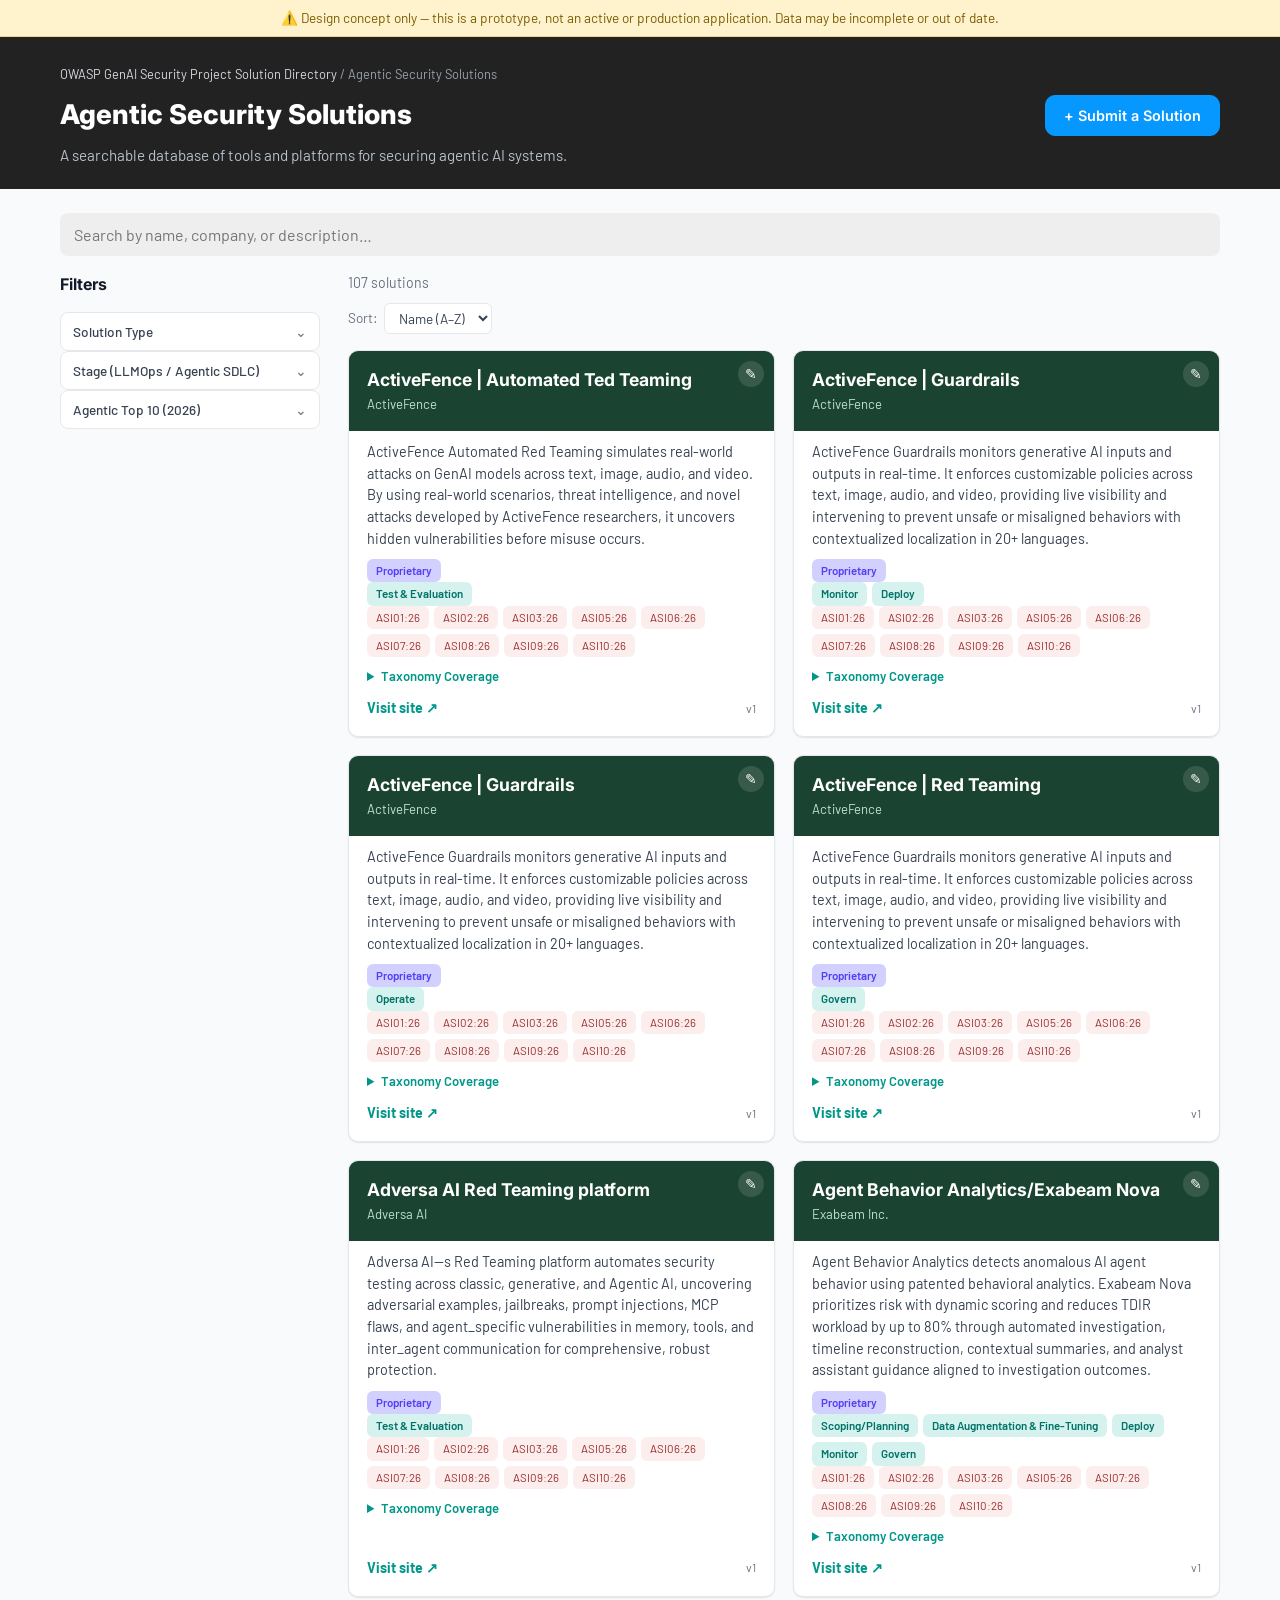
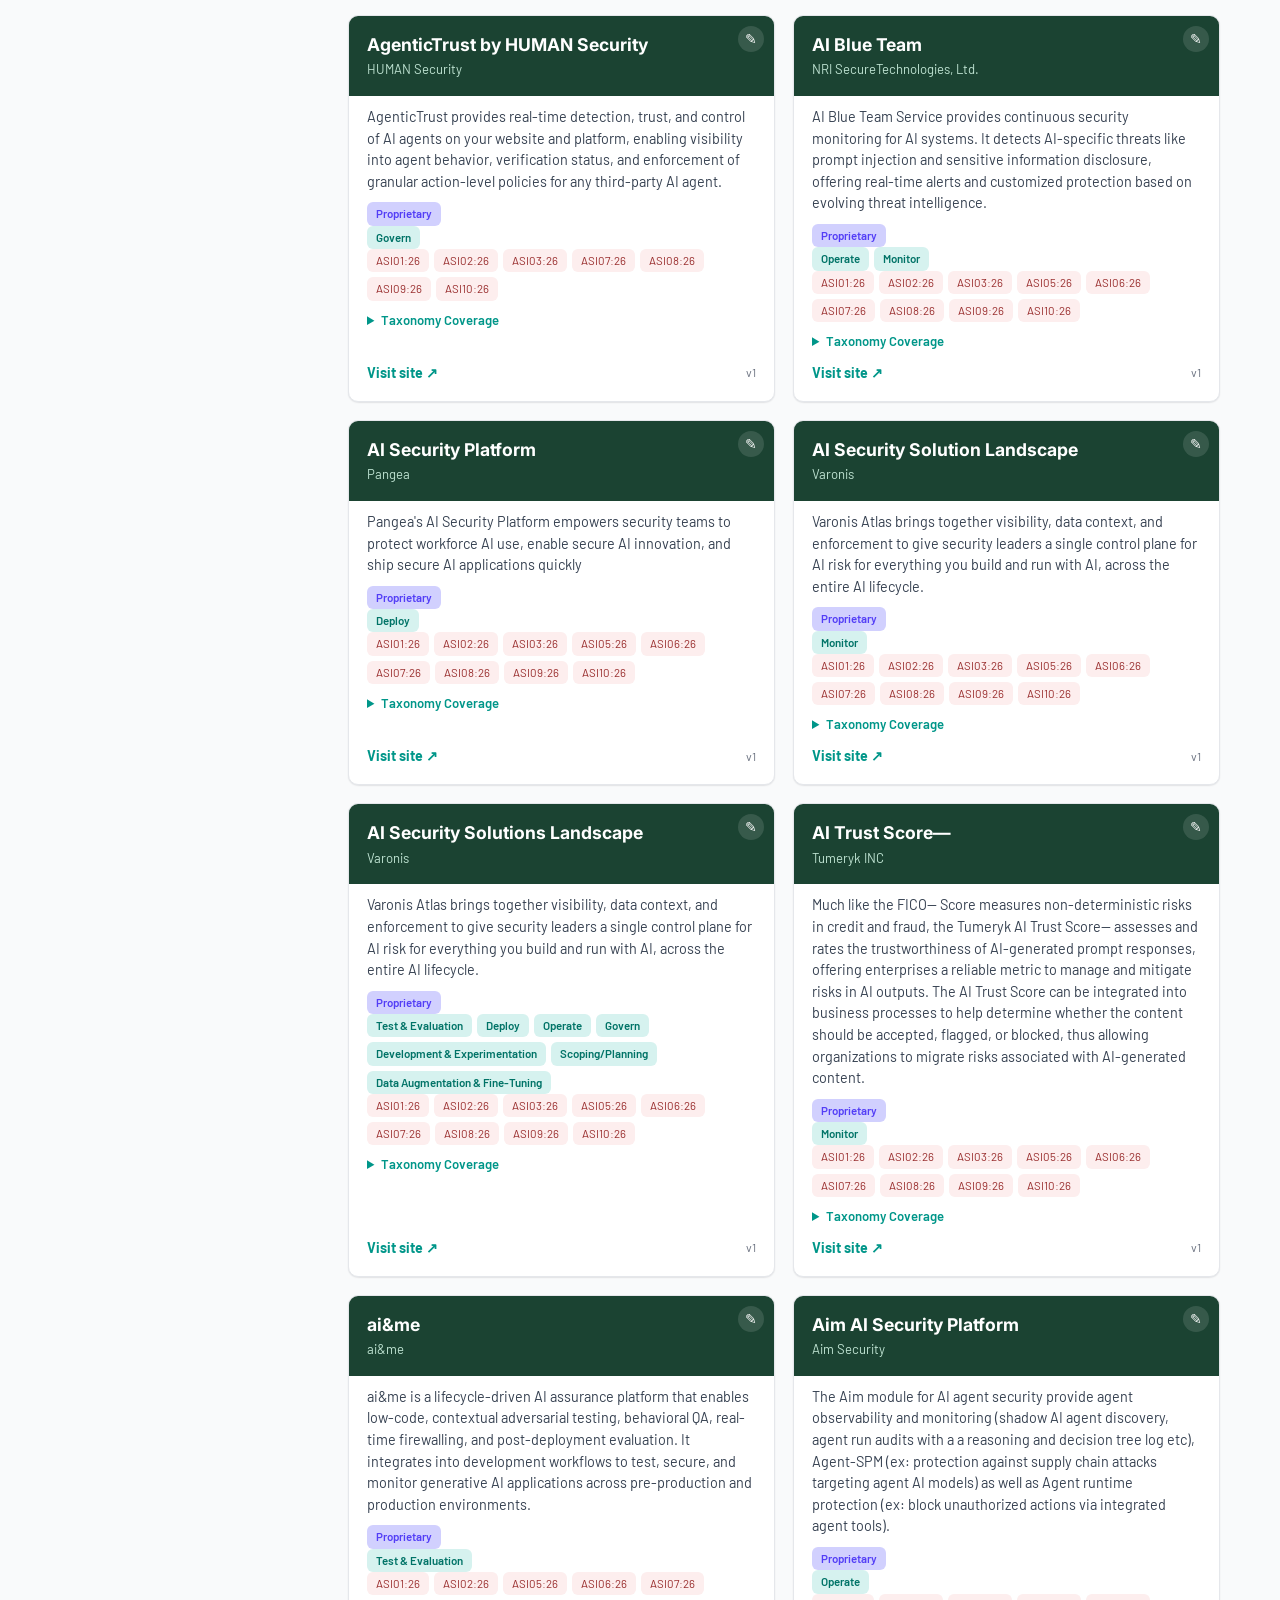
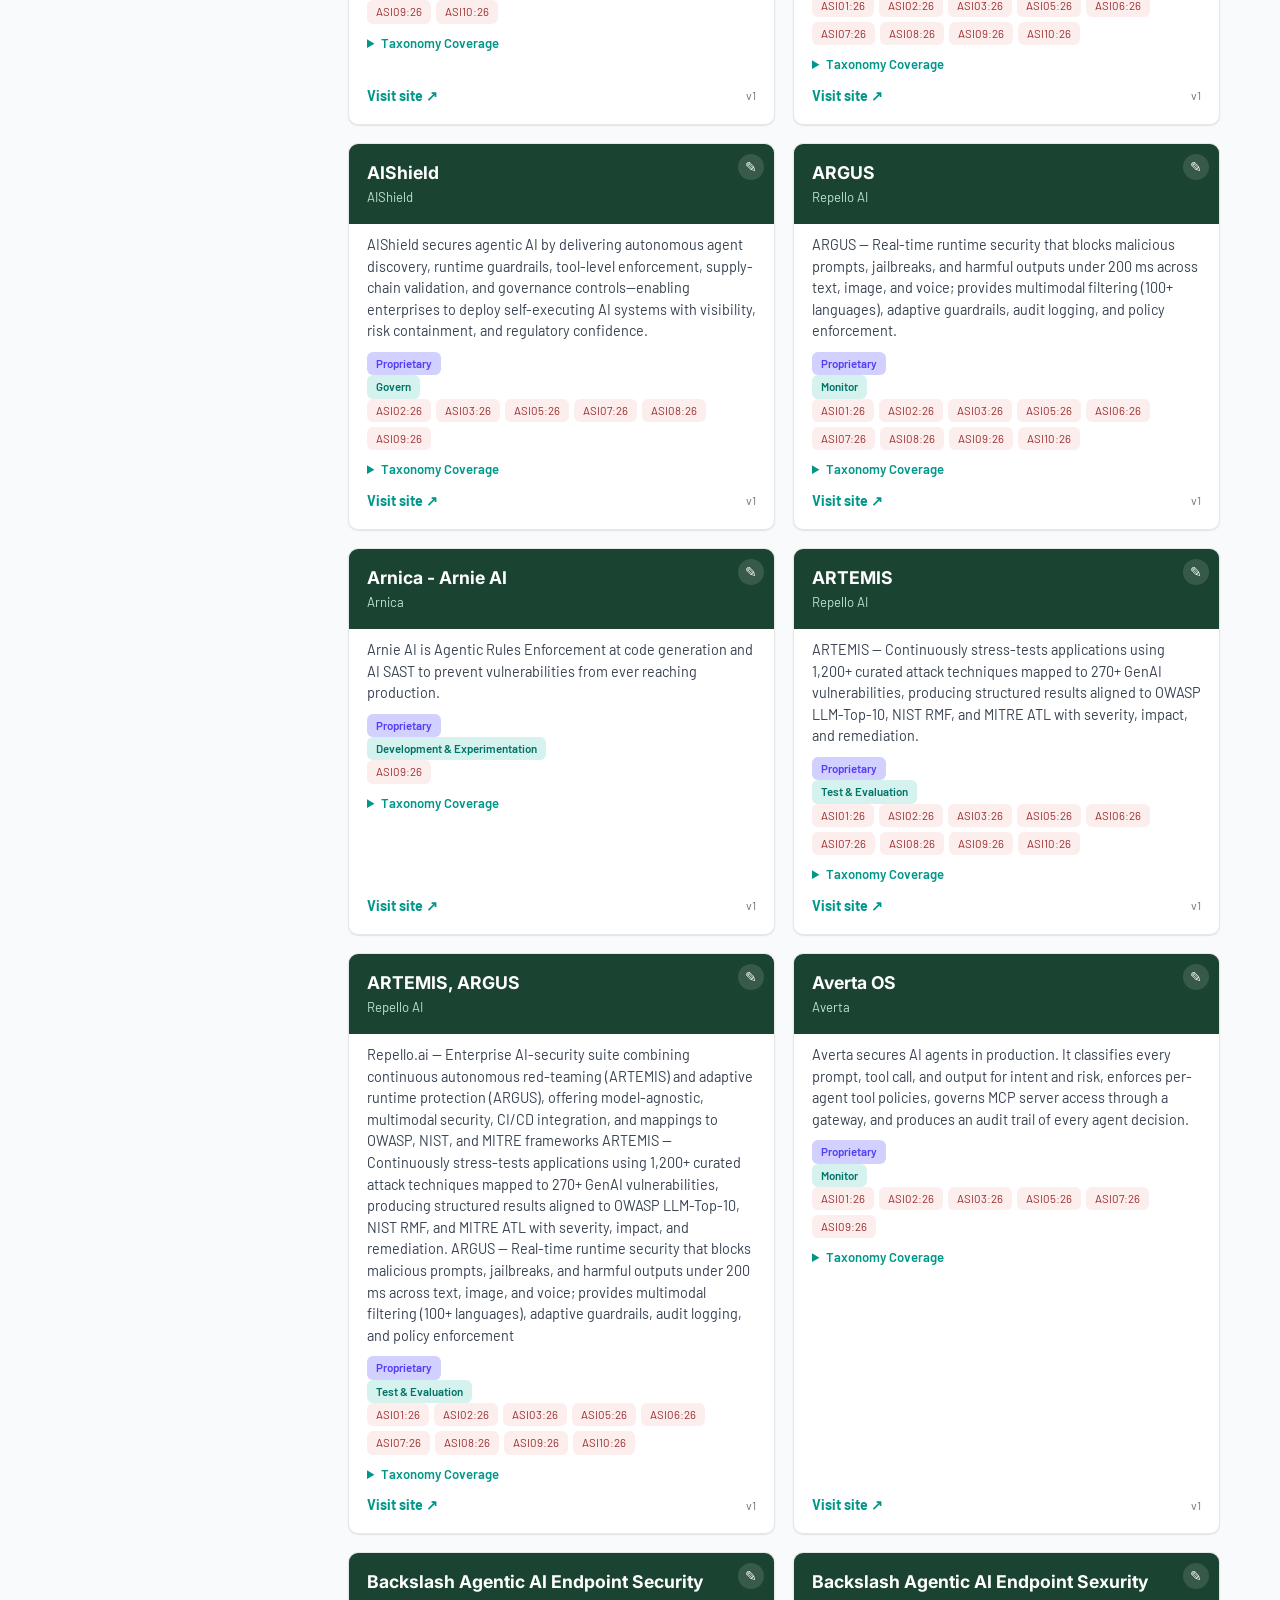
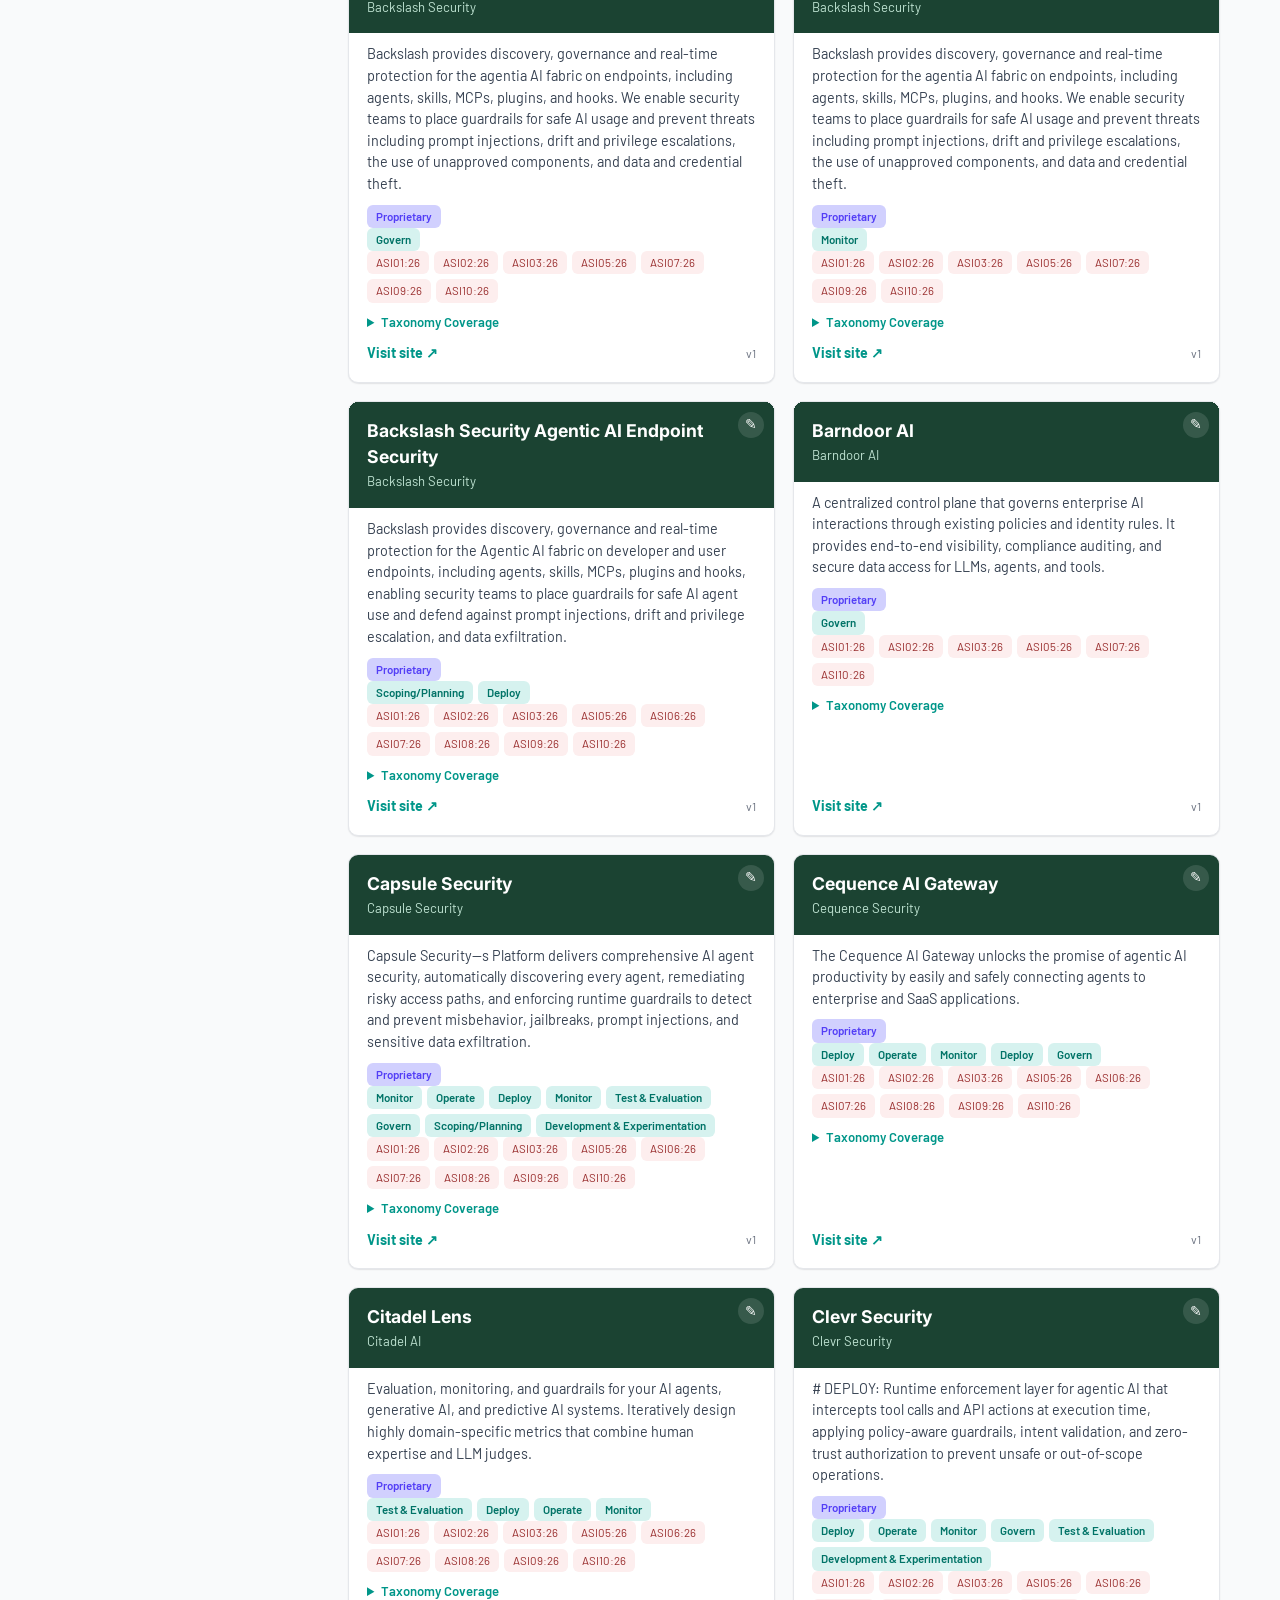
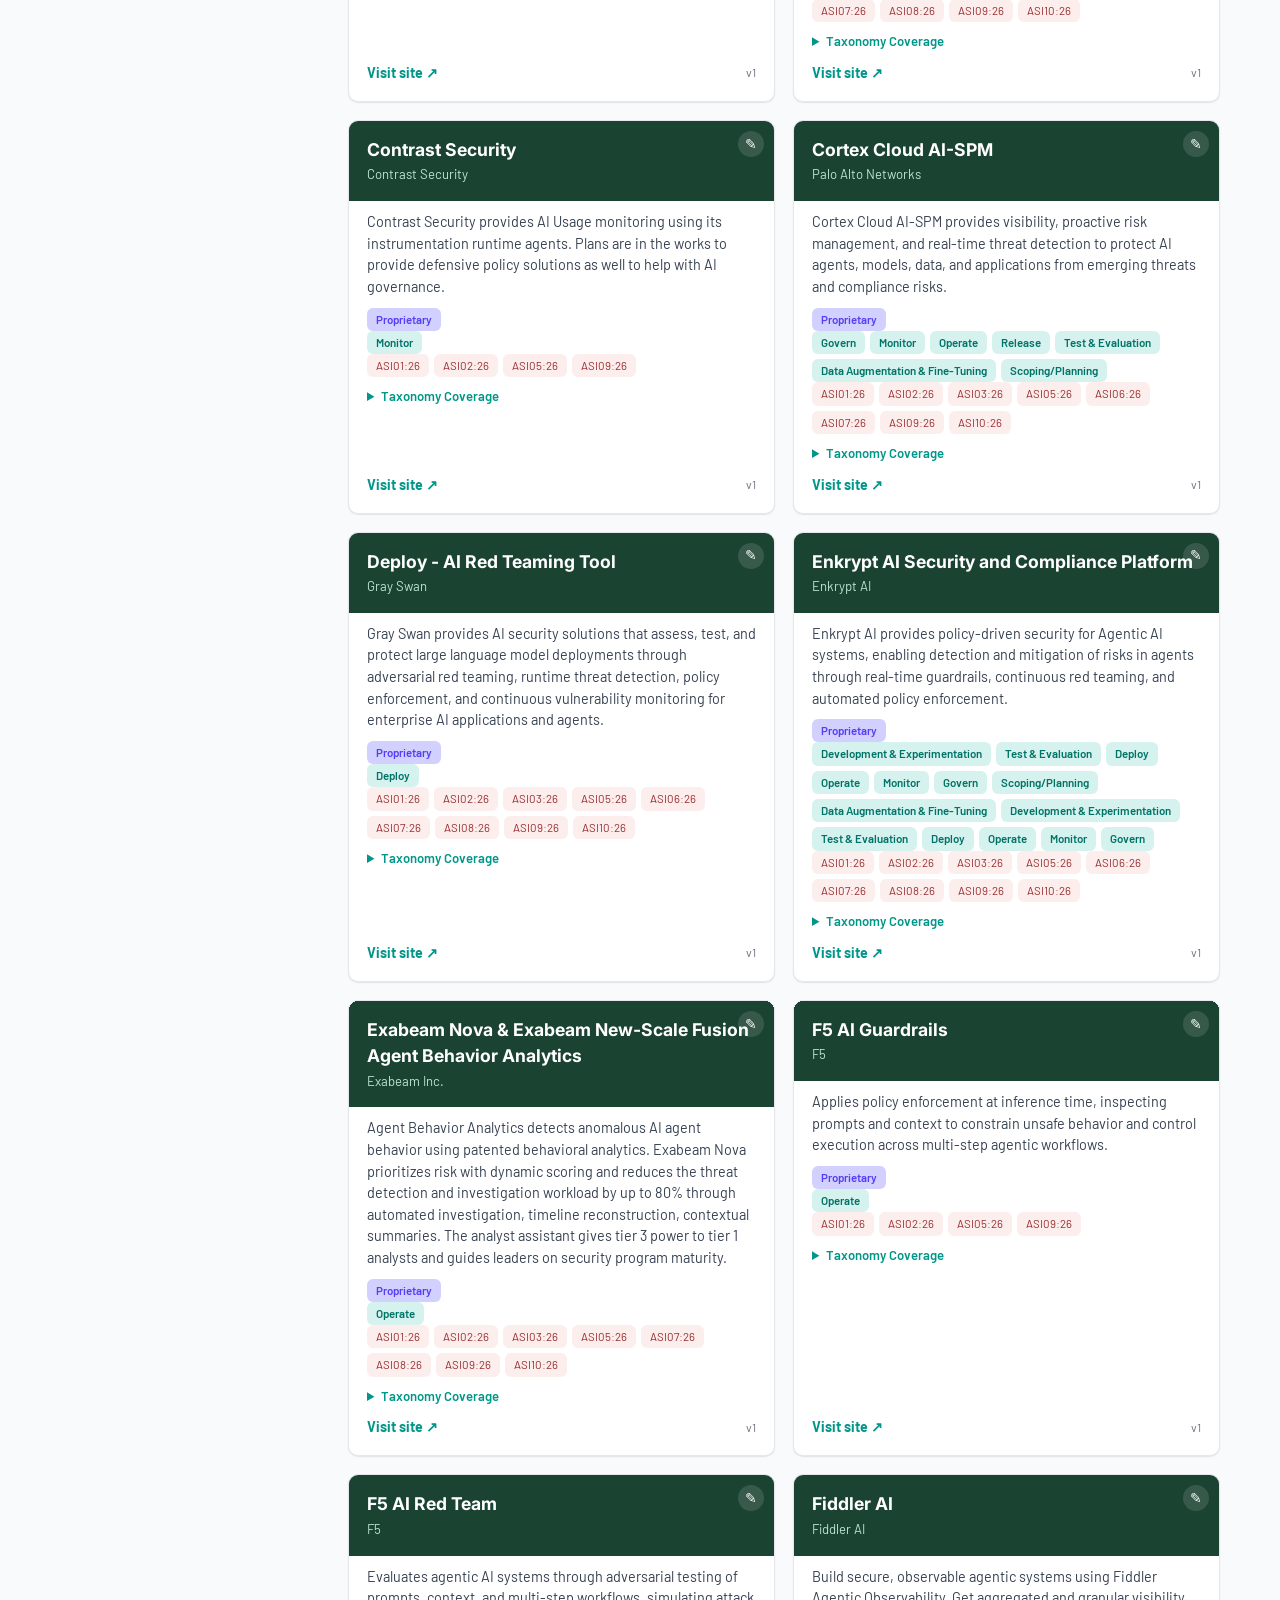
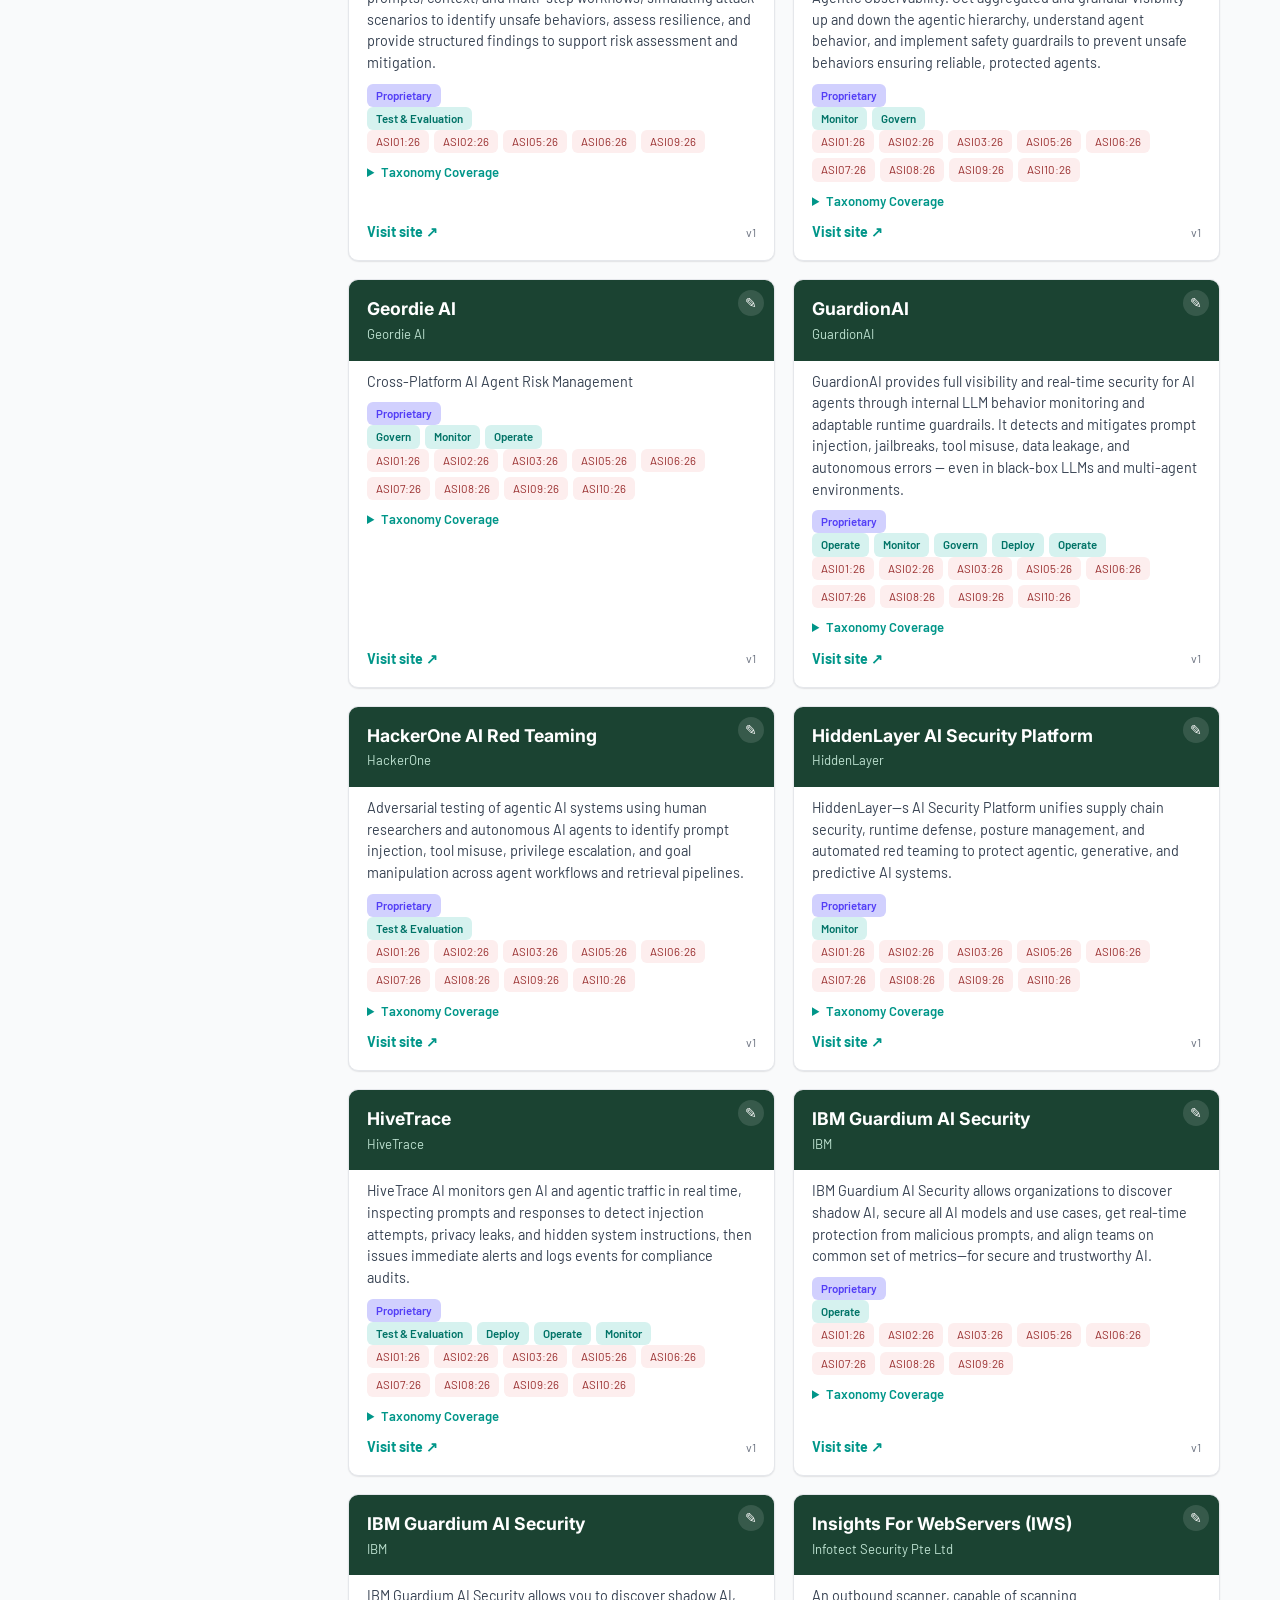
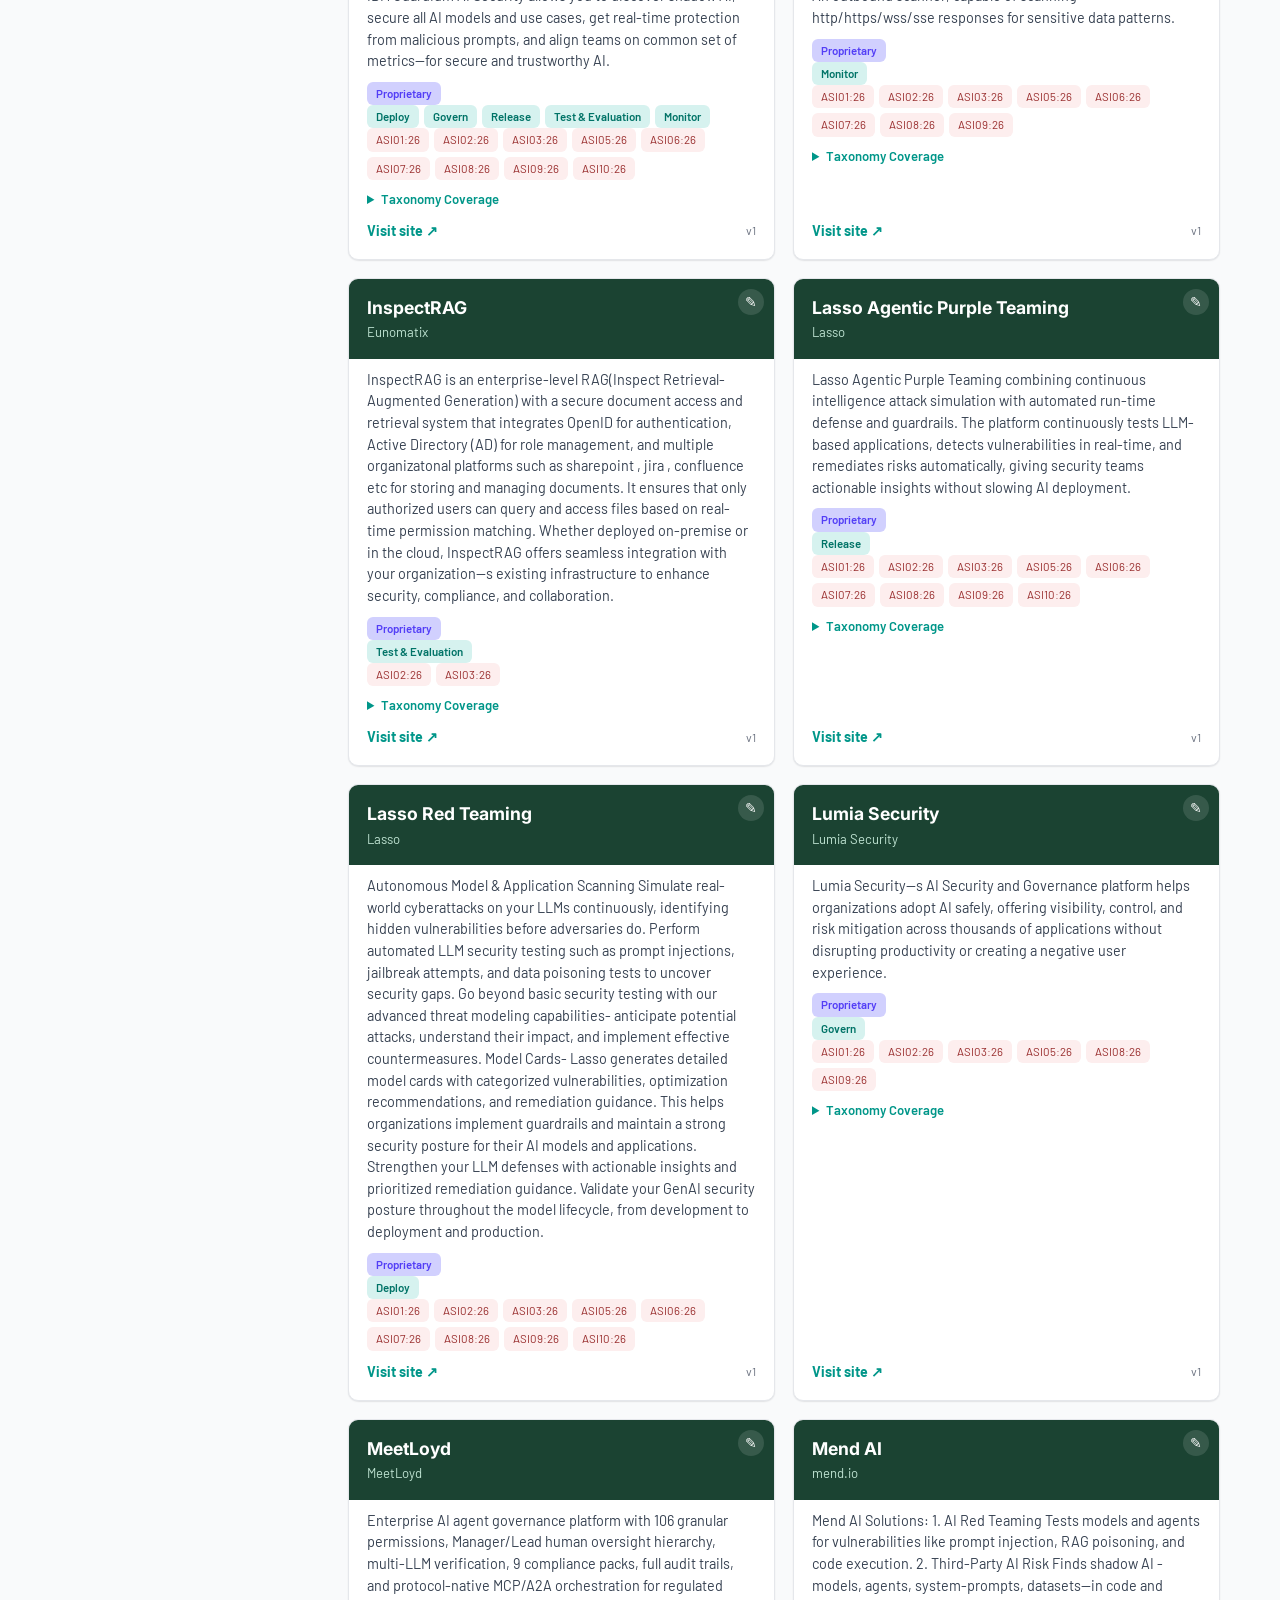
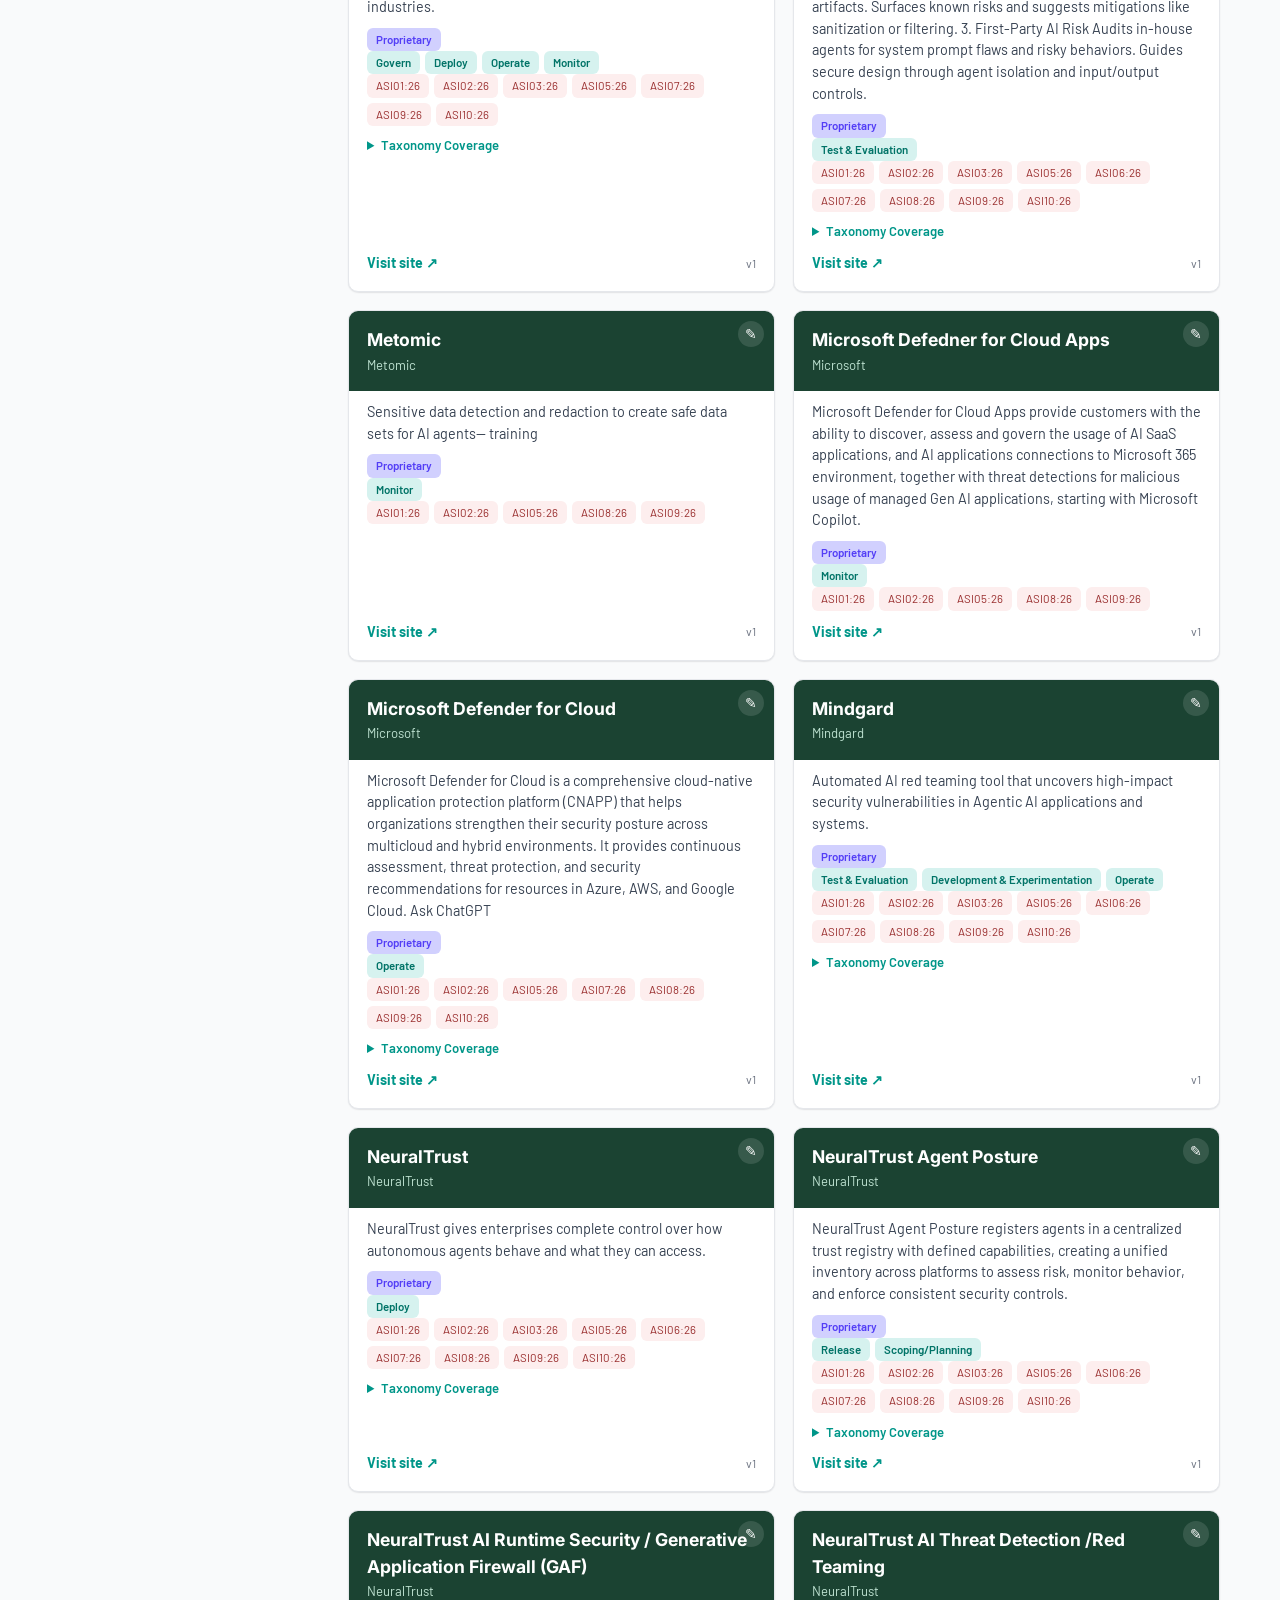
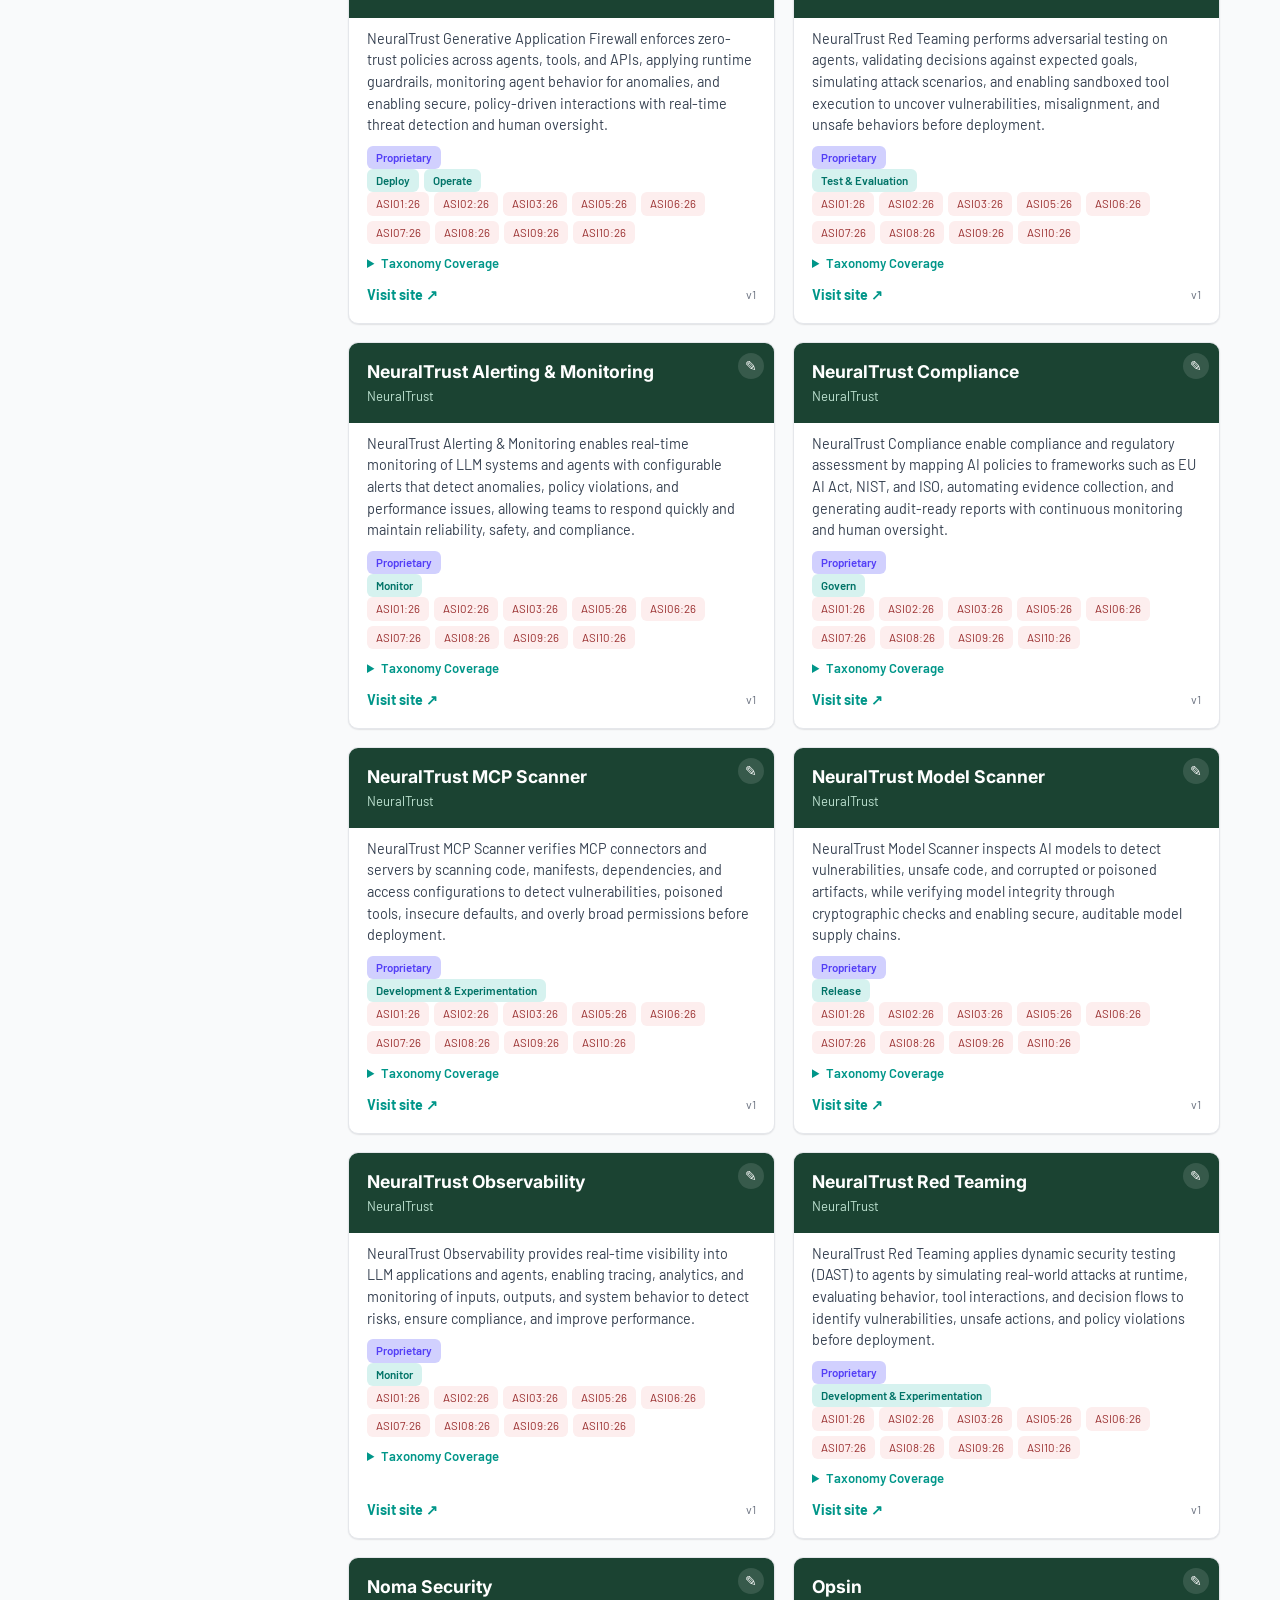
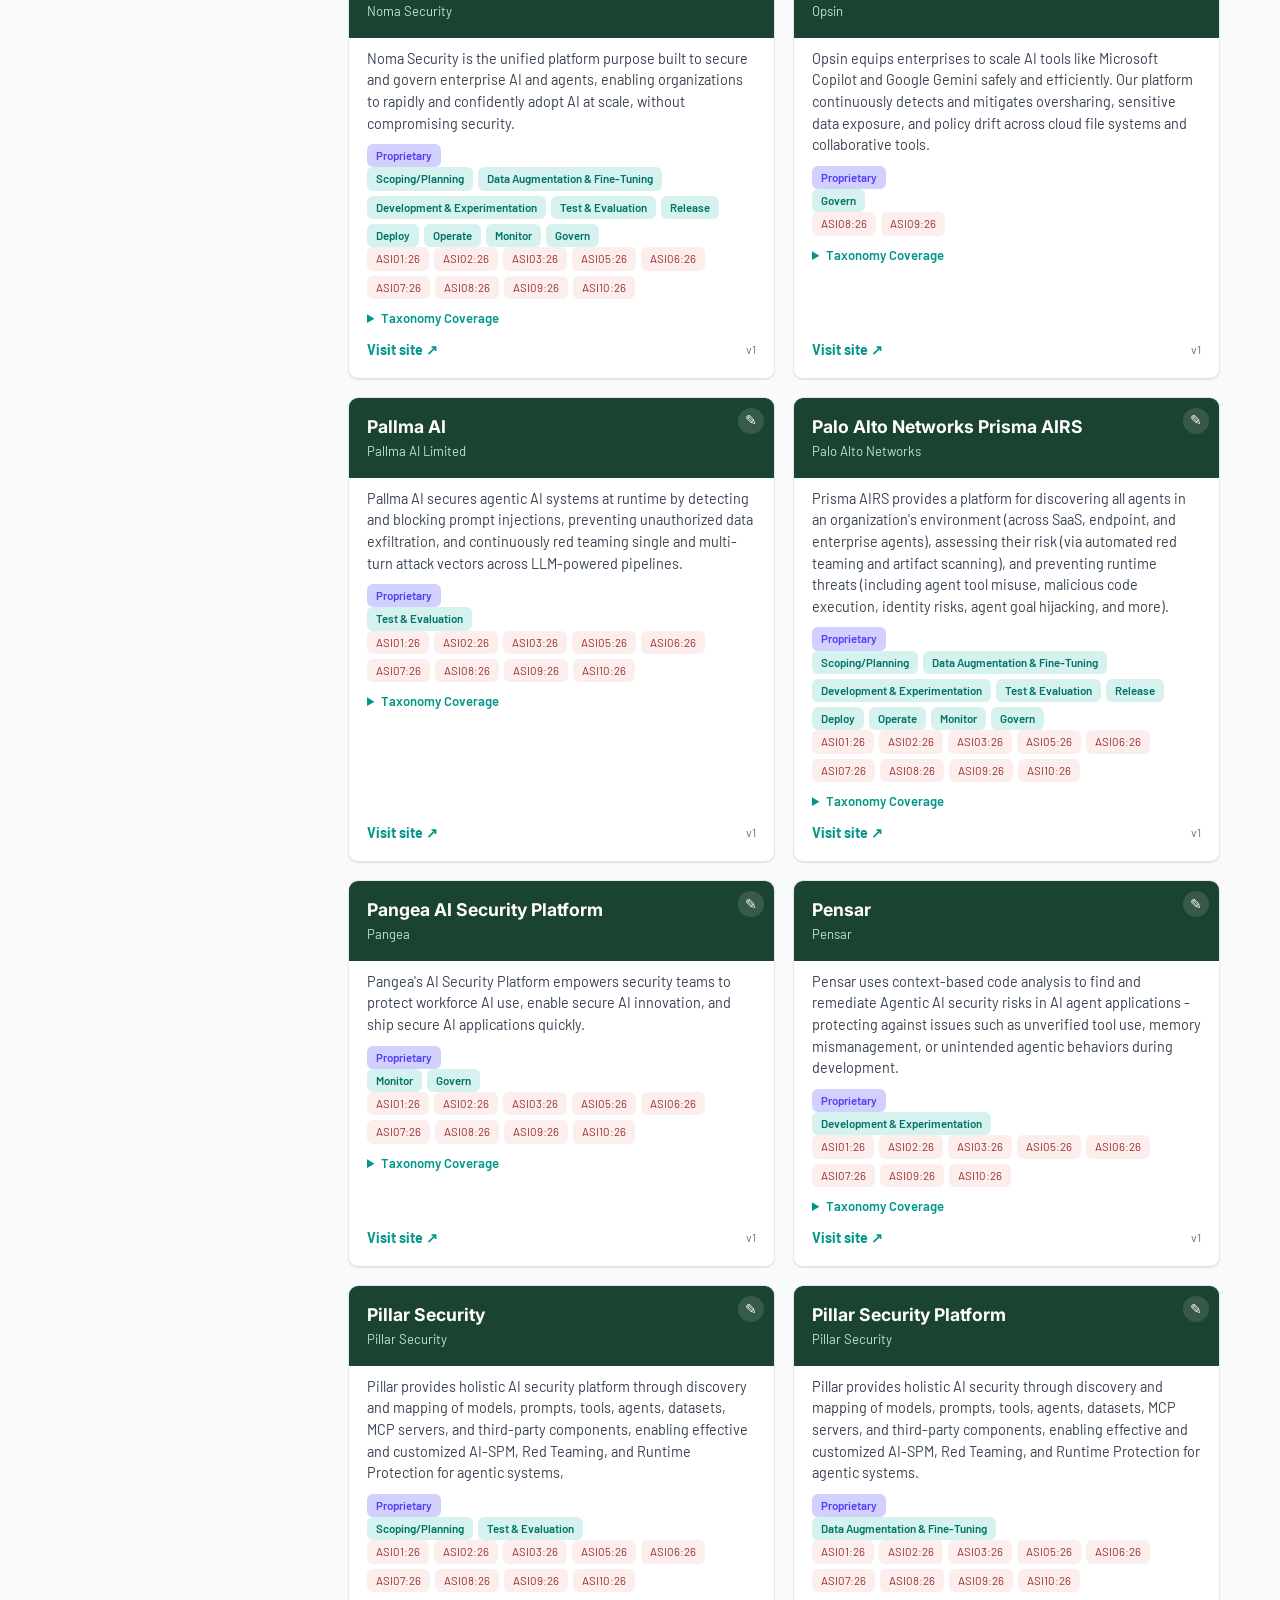
==== commit c2c9c5ac: "Add a Name A-Z / Z-A sort control above the card list Implemented once in shared/site.js (sorts the " ====
--- a/agentic/index.html
+++ b/agentic/index.html
@@ -3,6 +3,11 @@
 <head>
 <meta charset="UTF-8">
 <meta name="viewport" content="width=device-width, initial-scale=1.0">
+<script>
+  if (new URLSearchParams(location.search).get("embedded") === "1") {
+    document.documentElement.classList.add("embedded");
+  }
+</script>
 <title>Agentic Security Solutions — OWASP GenAI Security Project Solution Directory</title>
 <meta name="description" content="A searchable database of agentic AI security solutions.">
 <link rel="preconnect" href="https://fonts.googleapis.com">
@@ -38,6 +43,16 @@
 
     <div class="content">
       <p class="result-count" id="result-count"></p>
+
+      <div class="sort-bar">
+        <label class="sort-control">
+          Sort:
+          <select id="sort-select" aria-label="Sort solutions by name">
+            <option value="asc">Name (A–Z)</option>
+            <option value="desc">Name (Z–A)</option>
+          </select>
+        </label>
+      </div>
 
       <section id="cards" class="cards" aria-live="polite"></section>
       <p id="empty-state" class="empty-state" hidden>No solutions match your filters.</p>
--- a/styles.css
+++ b/styles.css
@@ -206,65 +206,65 @@
 }
 
 .directory-main {
-  padding-top: 40px;
-}
-
-.db-grid {
-  display: grid;
-  grid-template-columns: repeat(auto-fit, minmax(320px, 1fr));
-  gap: 22px;
-}
-
-.db-card {
-  display: flex;
-  flex-direction: column;
-  background: var(--bg-card);
+  padding-top: 28px;
+}
+
+.db-tabs {
+  display: flex;
+  gap: 6px;
+  border-bottom: 1px solid var(--border);
+  margin-bottom: 20px;
+}
+
+.db-tab {
+  appearance: none;
+  border: none;
+  background: transparent;
+  font-family: var(--font-heading);
+  font-weight: 600;
+  font-size: 0.95rem;
+  color: var(--text-muted);
+  padding: 10px 18px;
+  cursor: pointer;
+  border-bottom: 2px solid transparent;
+  margin-bottom: -1px;
+}
+
+.db-tab:hover {
+  color: var(--text-strong);
+}
+
+.db-tab.active {
+  color: var(--accent-teal);
+  border-bottom-color: var(--accent-teal);
+}
+
+.db-iframe-wrap {
   border: 1px solid var(--border);
   border-radius: var(--radius);
   overflow: hidden;
-  box-shadow: var(--shadow);
-  text-decoration: none;
-  color: var(--text);
-  transition: transform 0.12s ease, box-shadow 0.12s ease;
-}
-
-.db-card:hover {
-  transform: translateY(-2px);
-  box-shadow: 0 4px 14px rgba(20, 24, 33, 0.12);
-}
-
-.db-card-head {
-  background: var(--card-head-bg);
-  color: var(--card-head-text);
-  padding: 20px 22px;
-}
-
-.db-card-head h2 {
-  margin: 0;
-  font-family: var(--font-heading);
-  font-weight: 700;
-  font-size: 1.25rem;
-  color: var(--card-head-text);
-}
-
-.db-card-body {
-  padding: 18px 22px 22px;
-  display: flex;
-  flex-direction: column;
-  gap: 10px;
-  flex: 1;
-}
-
-.db-card-body p {
-  margin: 0;
-  font-size: 0.92rem;
-}
-
-.db-card-count {
-  margin-top: auto;
-  font-size: 0.8rem;
-  color: var(--text-muted);
-  font-weight: 600;
+  background: var(--bg-page-alt);
+}
+
+.db-iframe {
+  display: block;
+  width: 100%;
+  border: none;
+  min-height: 600px;
+}
+
+/* Applied to <html> inside a database page when loaded in the umbrella
+   page's iframe (?embedded=1), so its own chrome doesn't duplicate the
+   umbrella page's banner and the active tab's label. */
+html.embedded .concept-banner,
+html.embedded .breadcrumb,
+html.embedded .site-header h1 {
+  display: none;
+}
+
+html.embedded .site-header {
+  padding-top: 14px;
+  padding-bottom: 14px;
 }
 
 .layout {
@@ -470,7 +470,30 @@
 .result-count {
   color: var(--text-muted);
   font-size: 0.88rem;
+  margin: 0 0 10px;
+}
+
+.sort-bar {
   margin: 0 0 16px;
+}
+
+.sort-control {
+  display: flex;
+  align-items: center;
+  gap: 6px;
+  font-size: 0.85rem;
+  color: var(--text-muted);
+  white-space: nowrap;
+}
+
+.sort-control select {
+  font-family: var(--font-body);
+  font-size: 0.85rem;
+  padding: 5px 10px;
+  border-radius: 6px;
+  border: 1px solid var(--border);
+  background: var(--bg-card);
+  color: var(--text);
 }
 
 .cards {
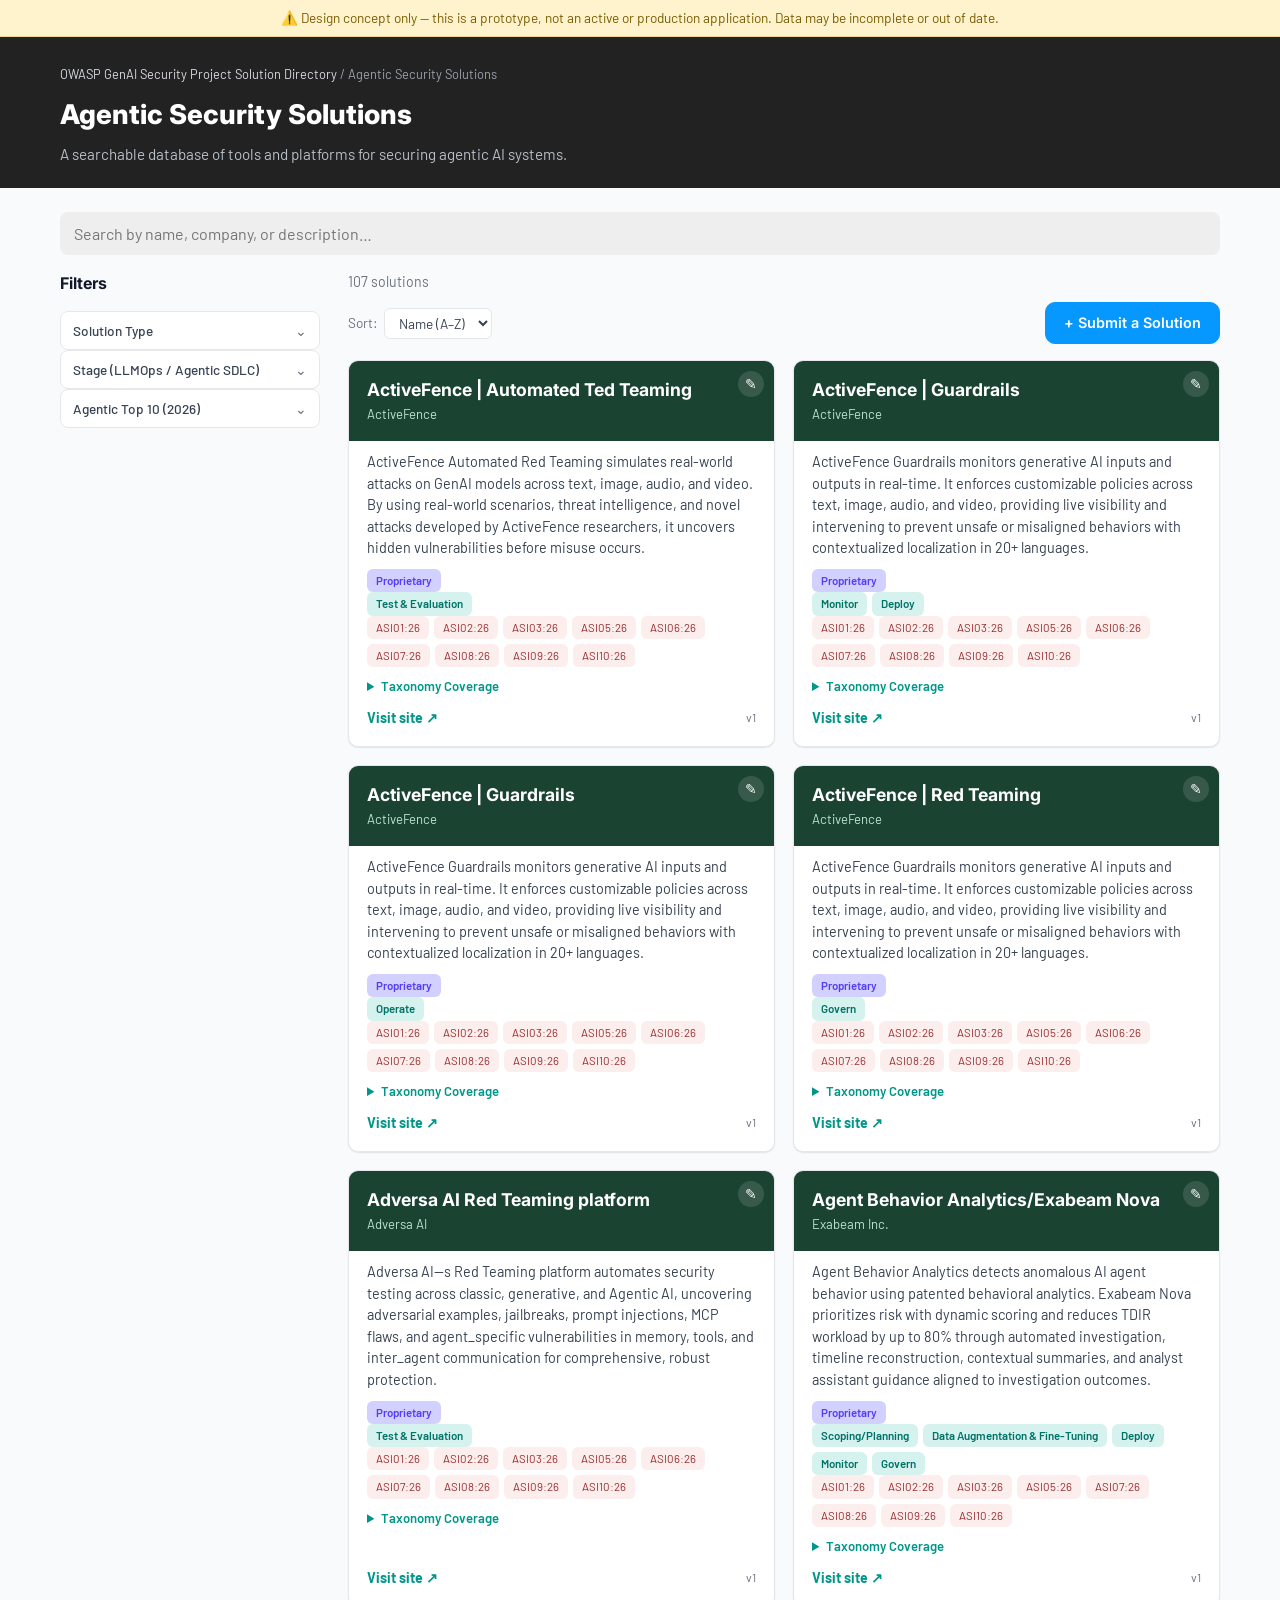
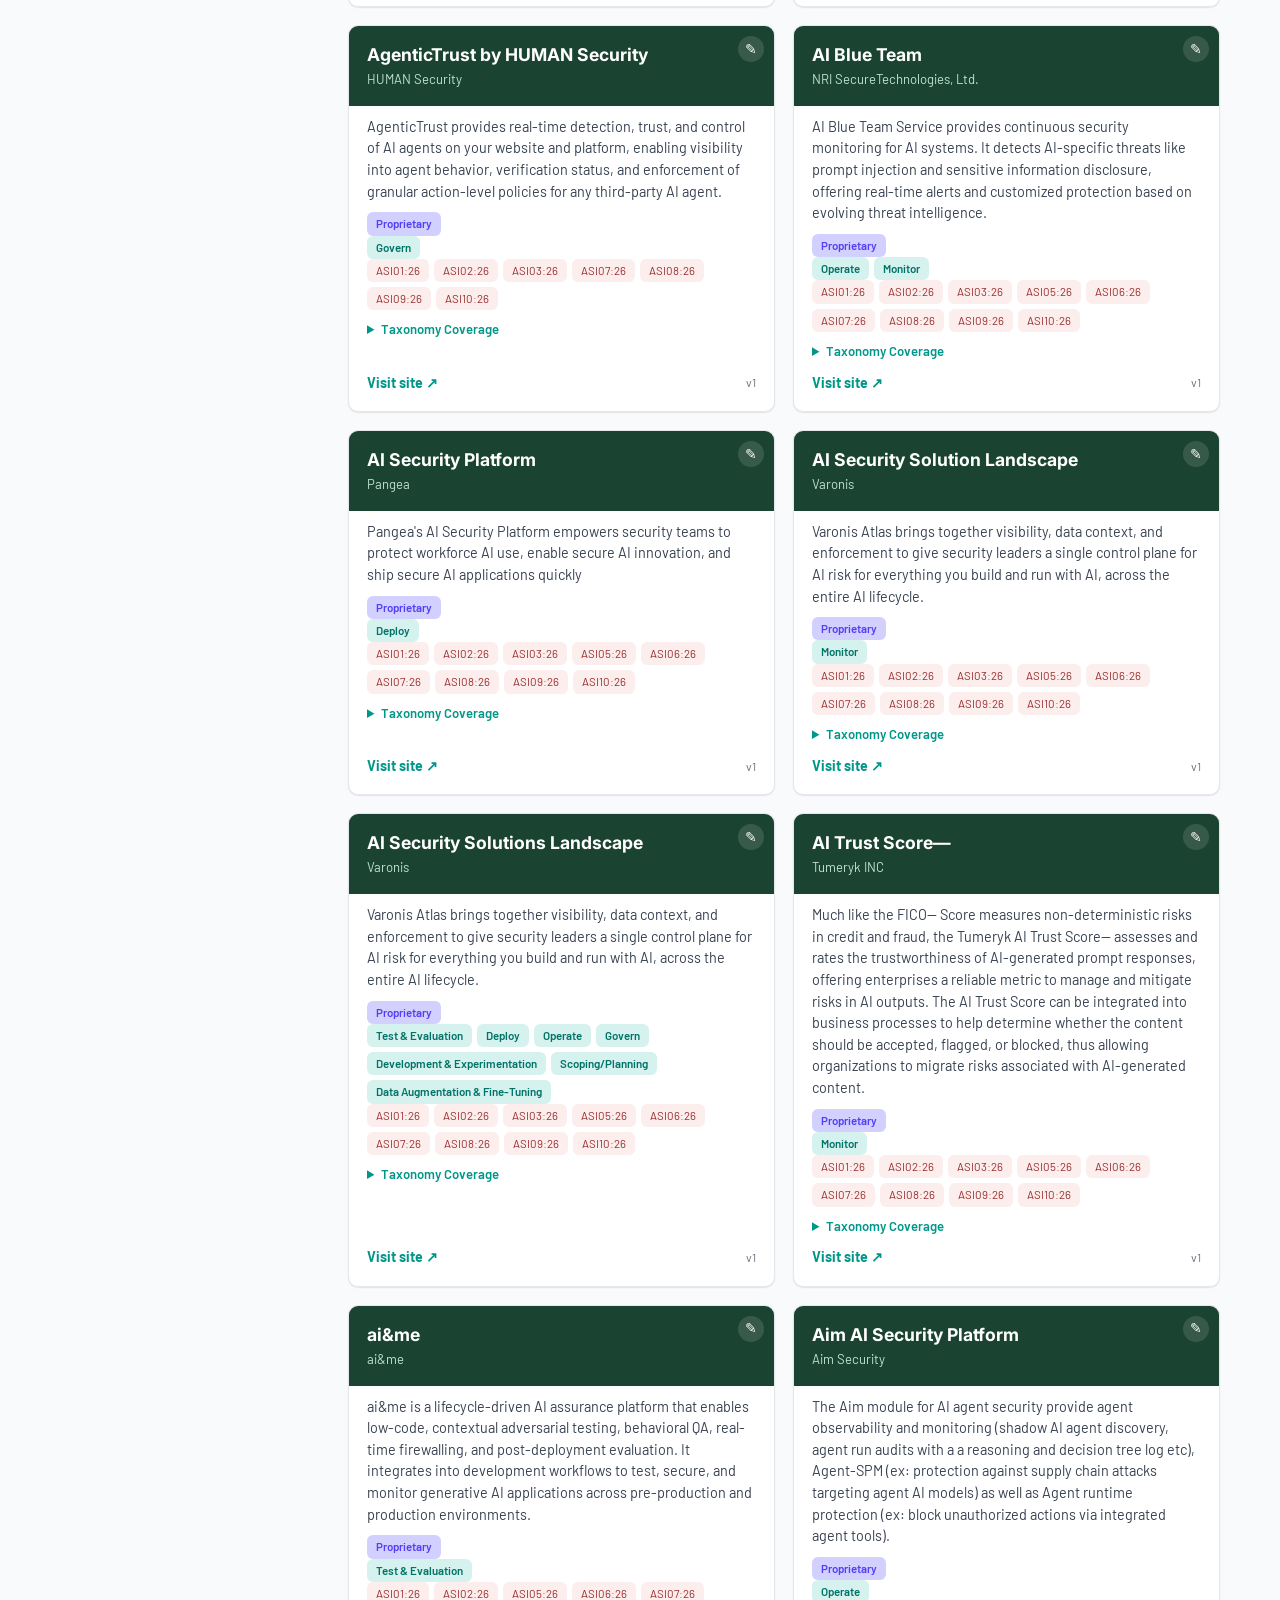
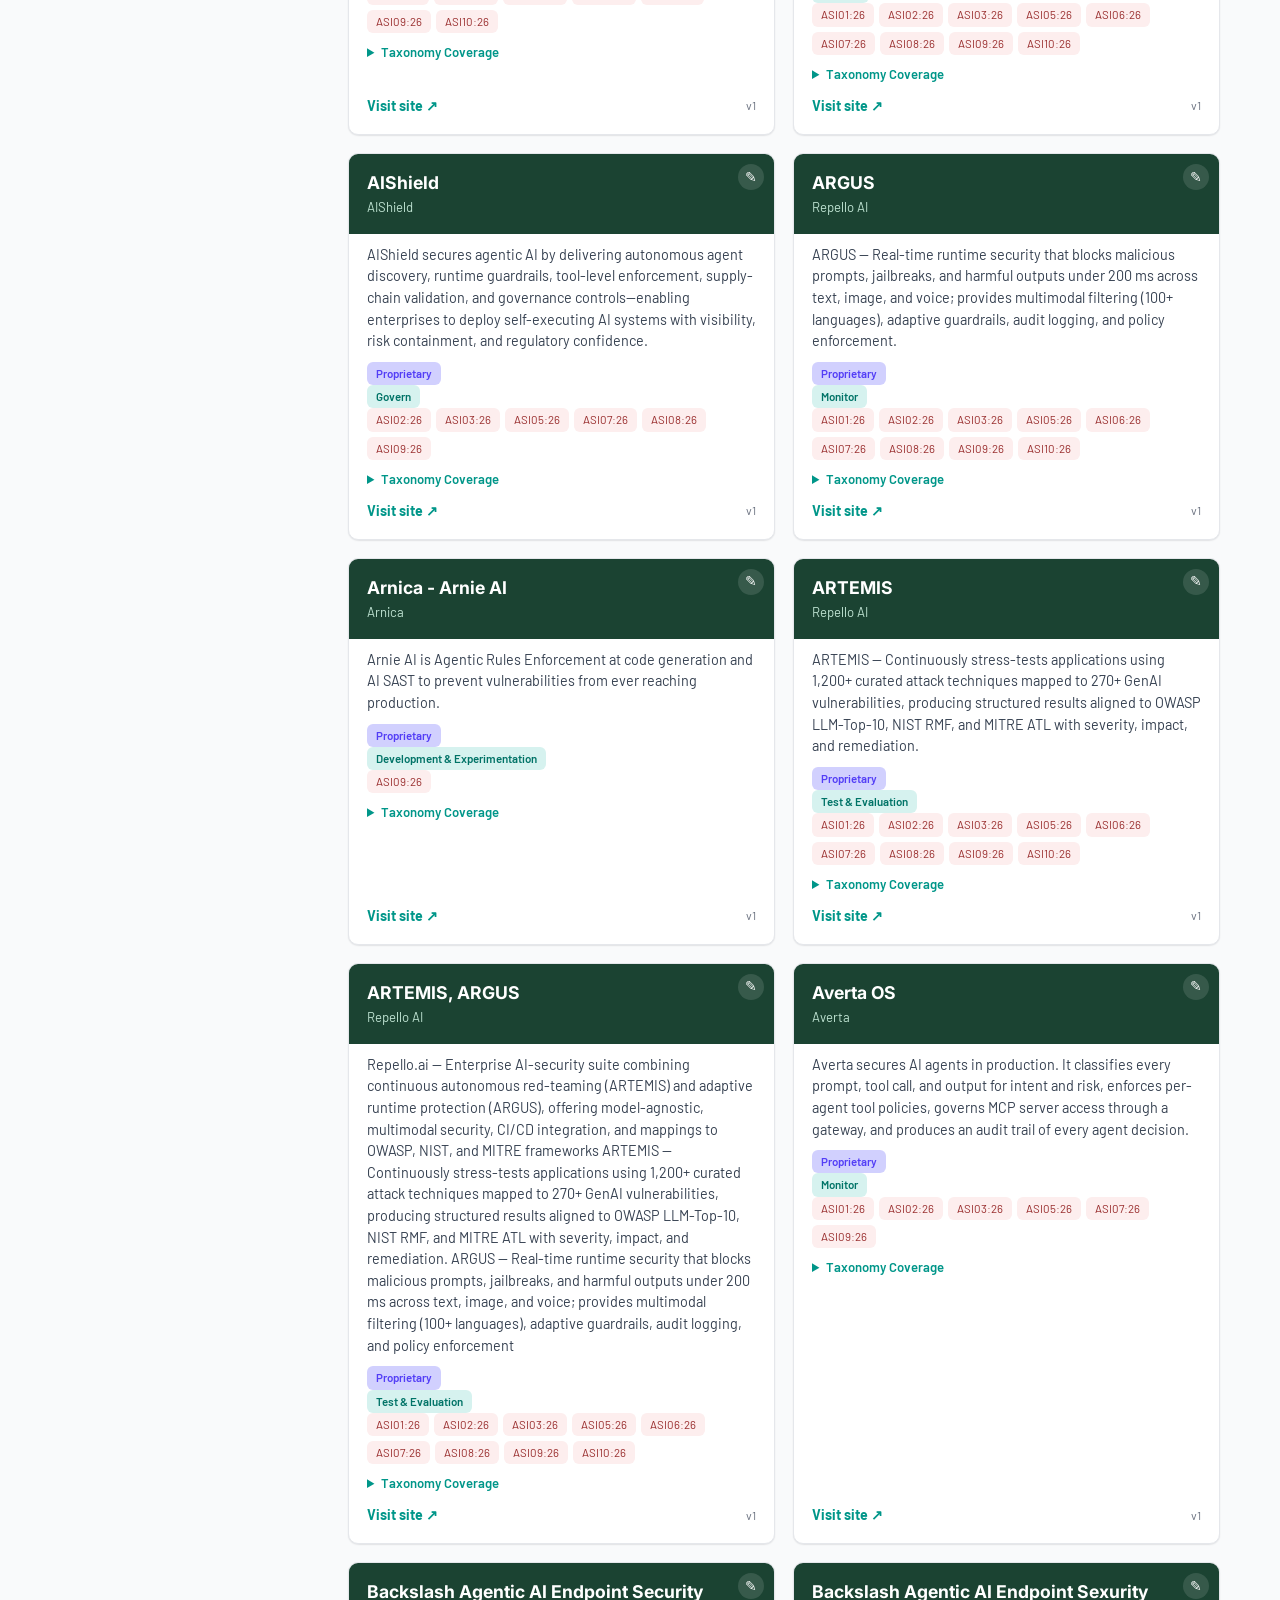
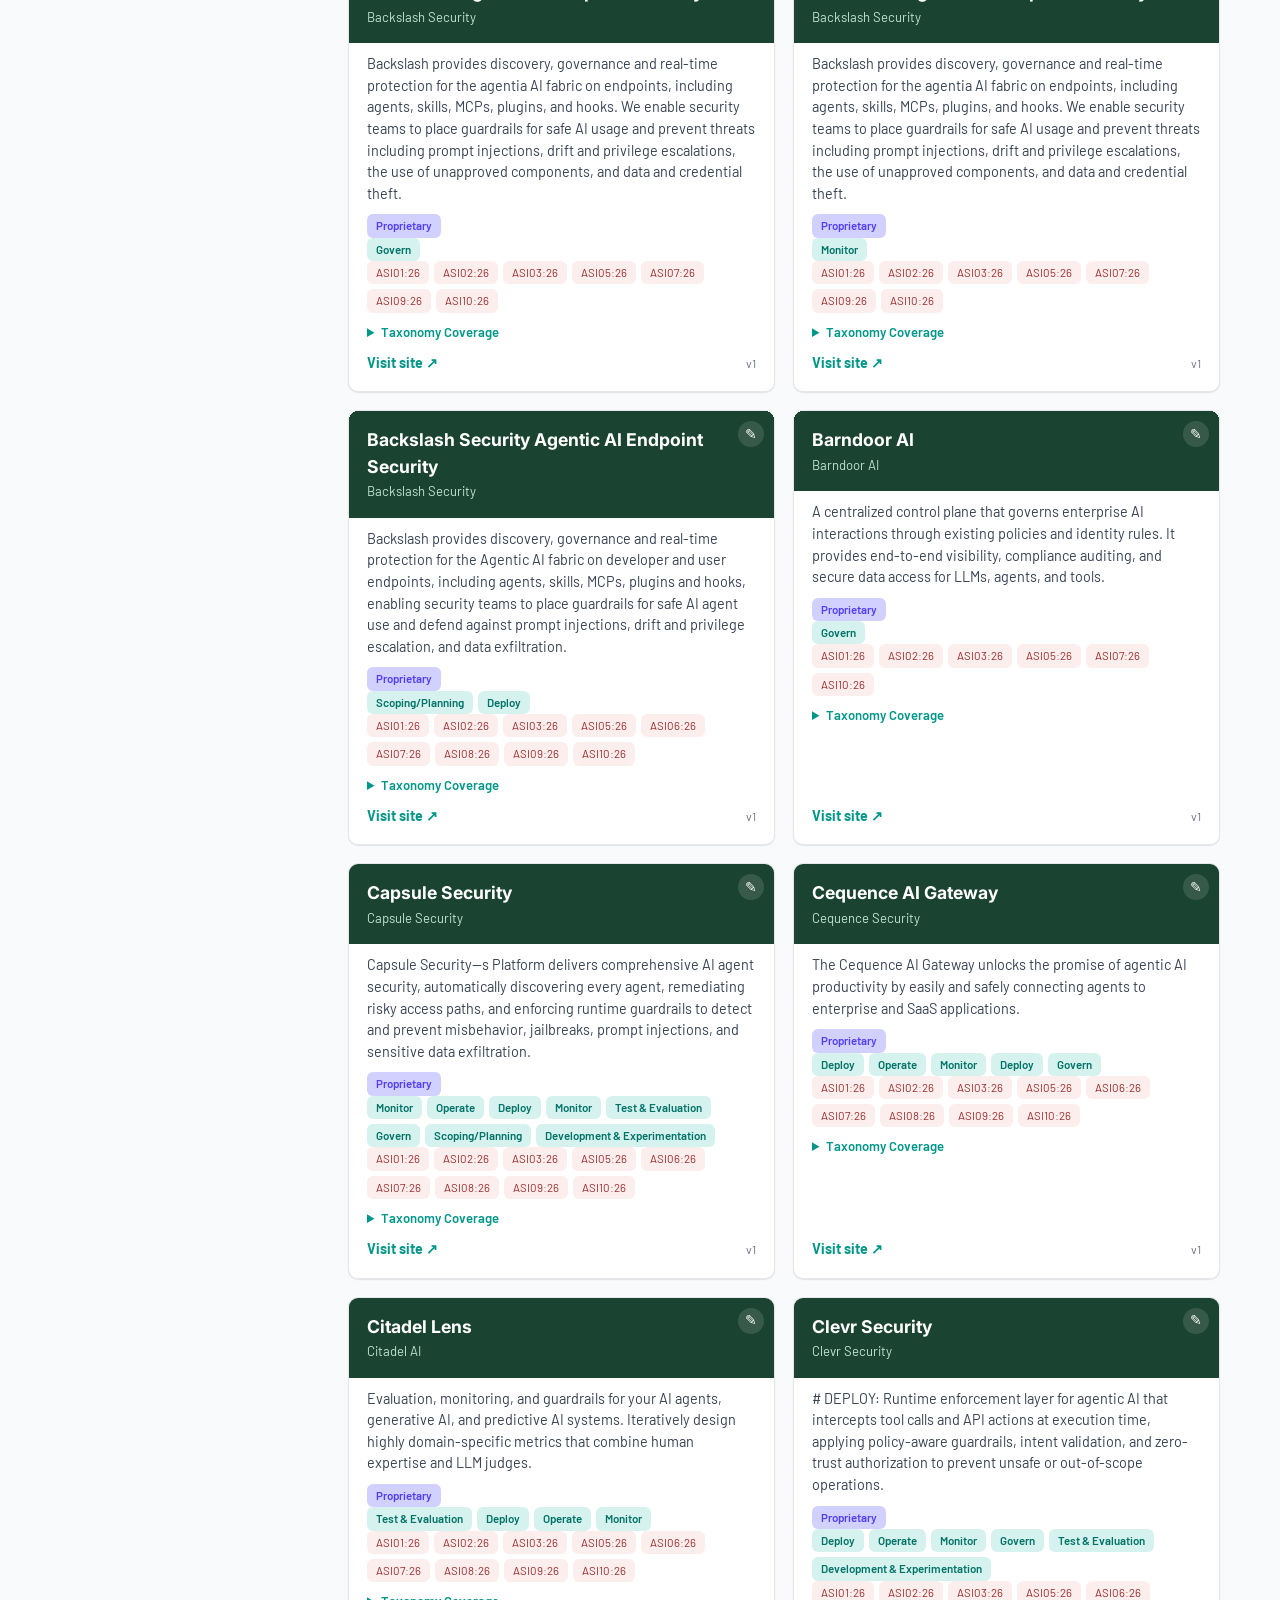
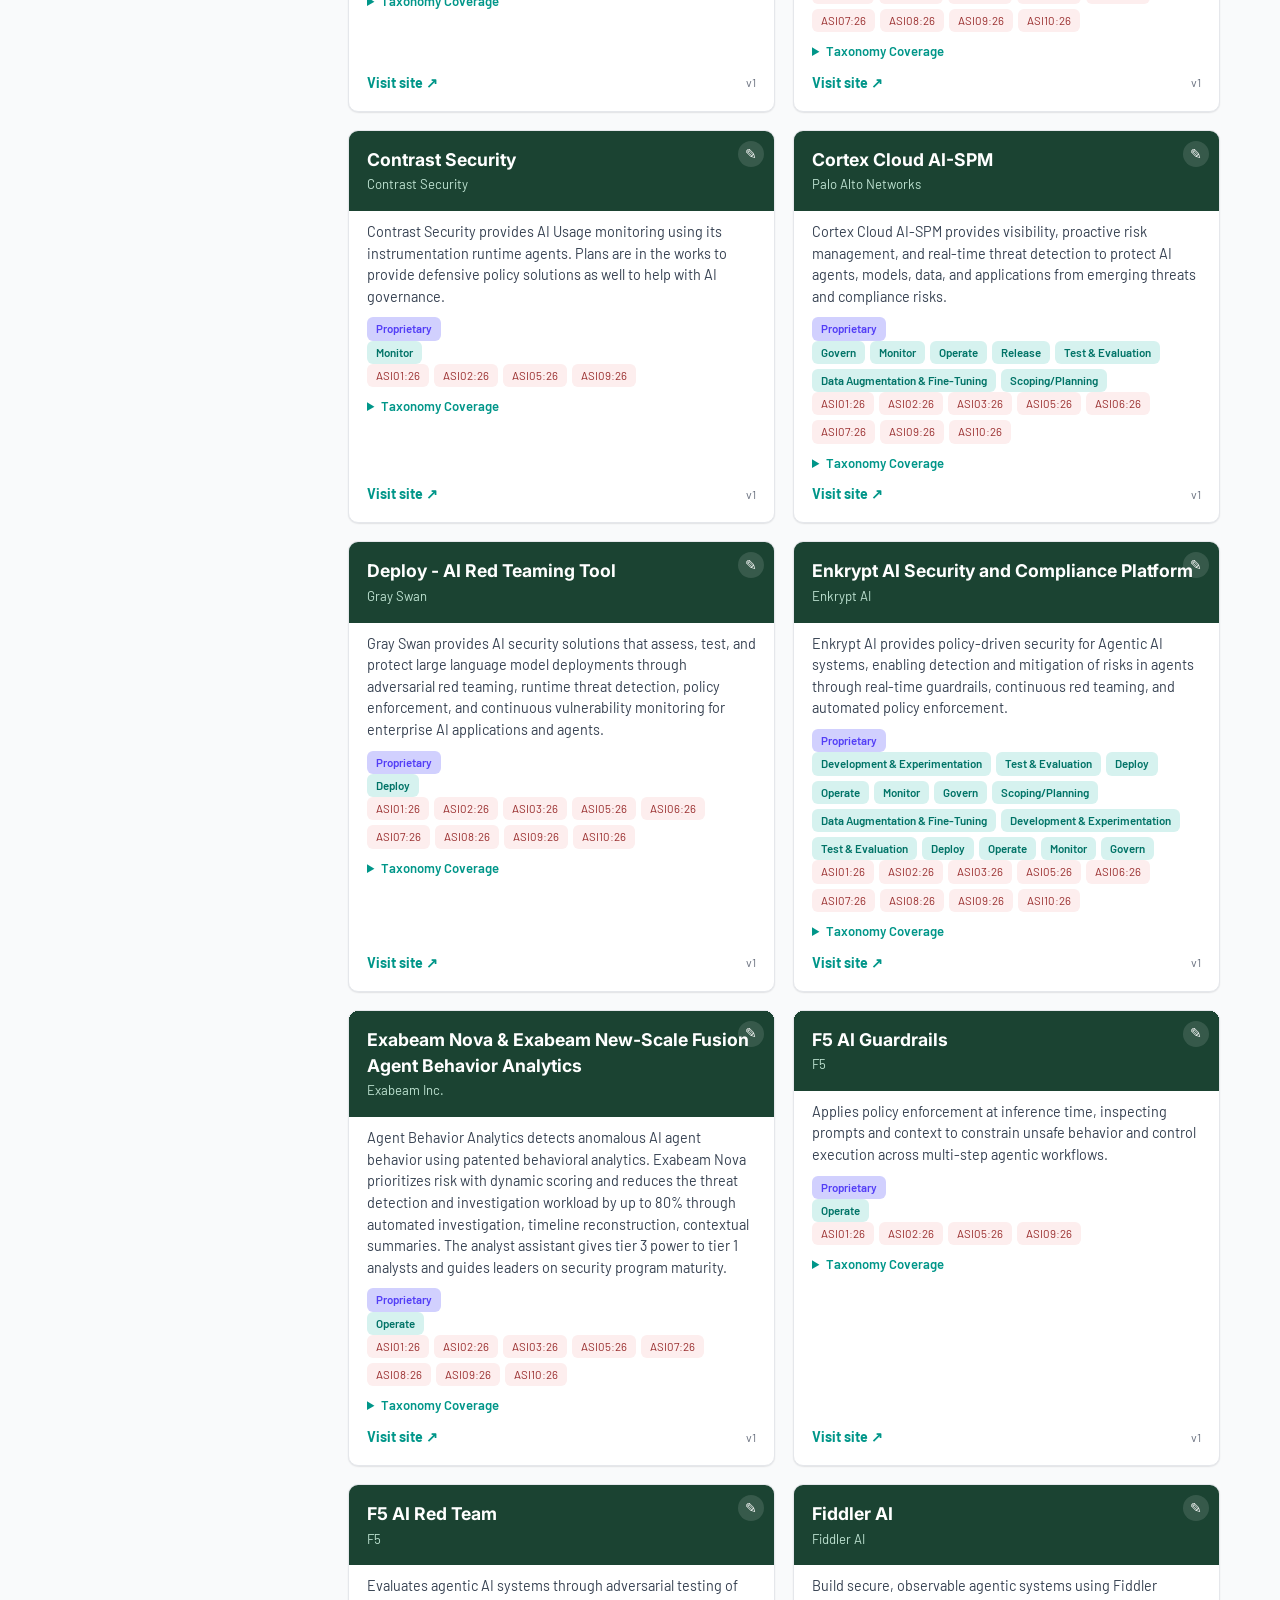
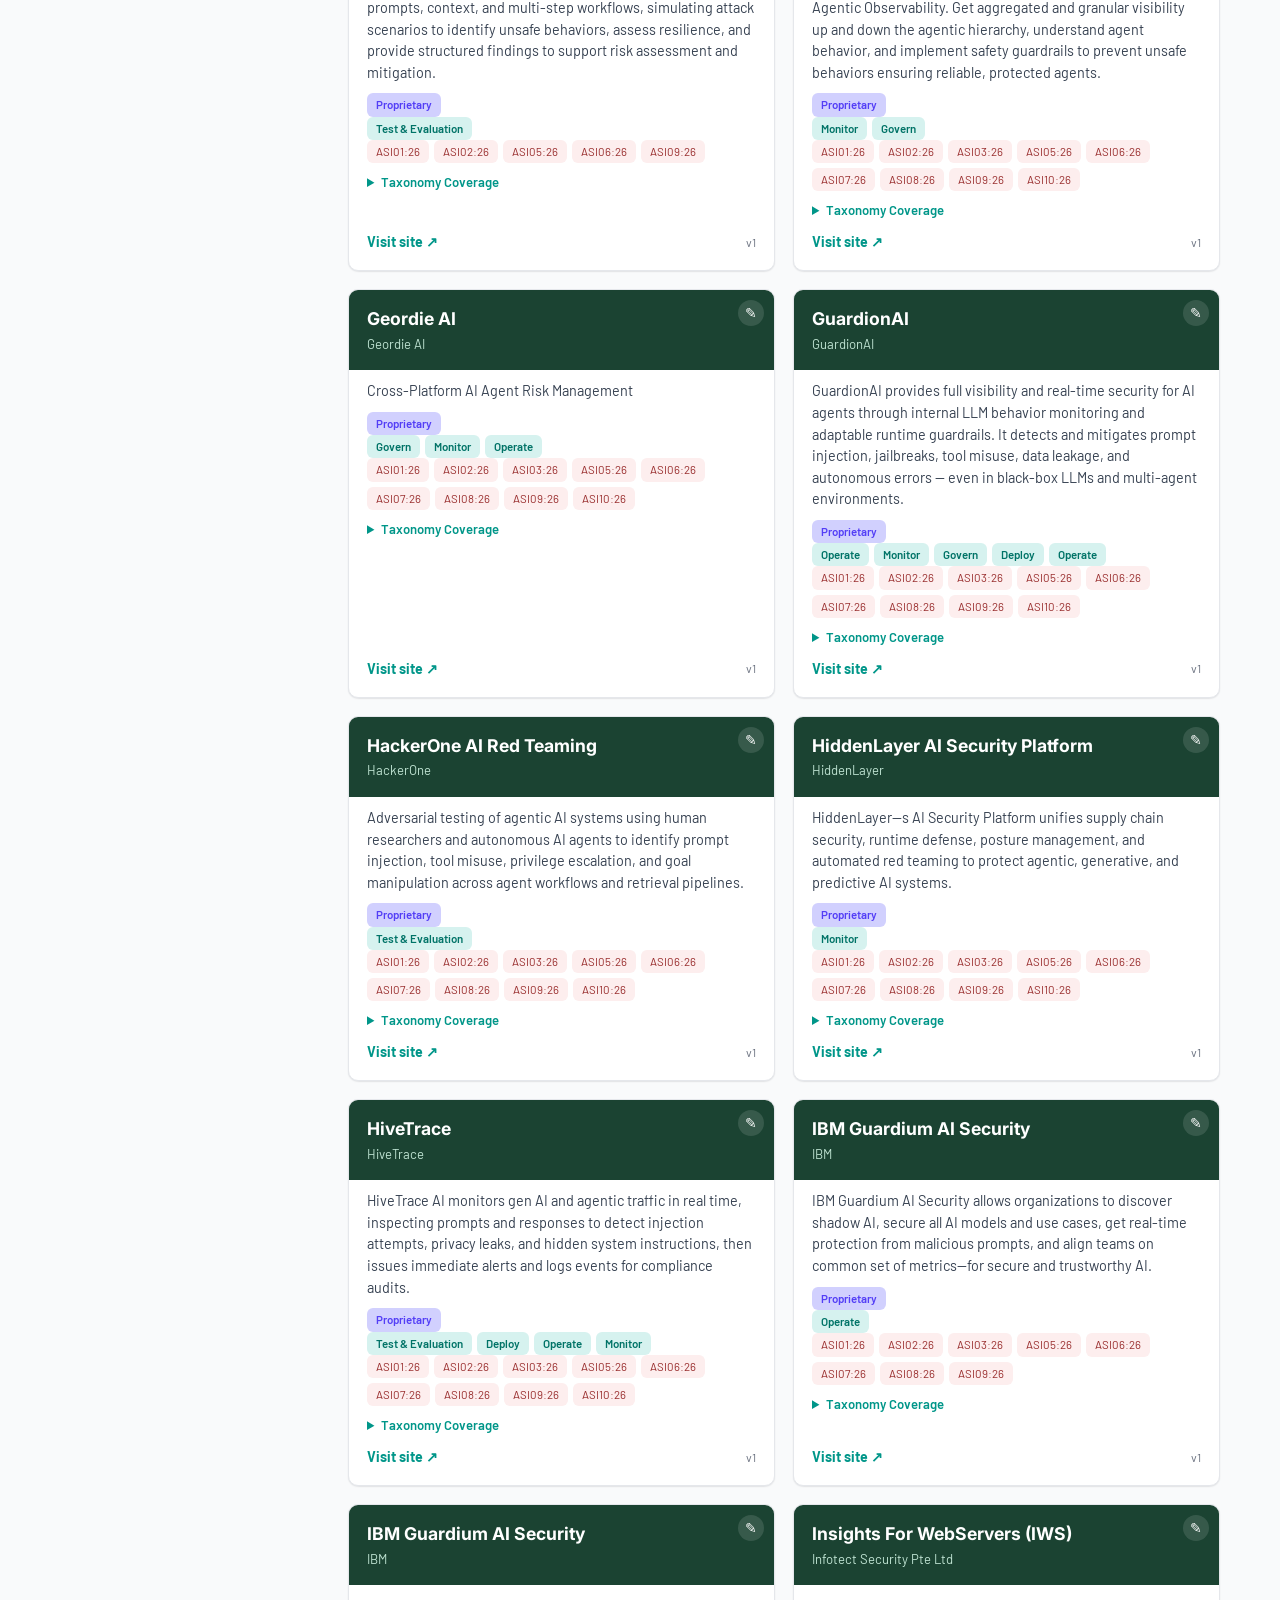
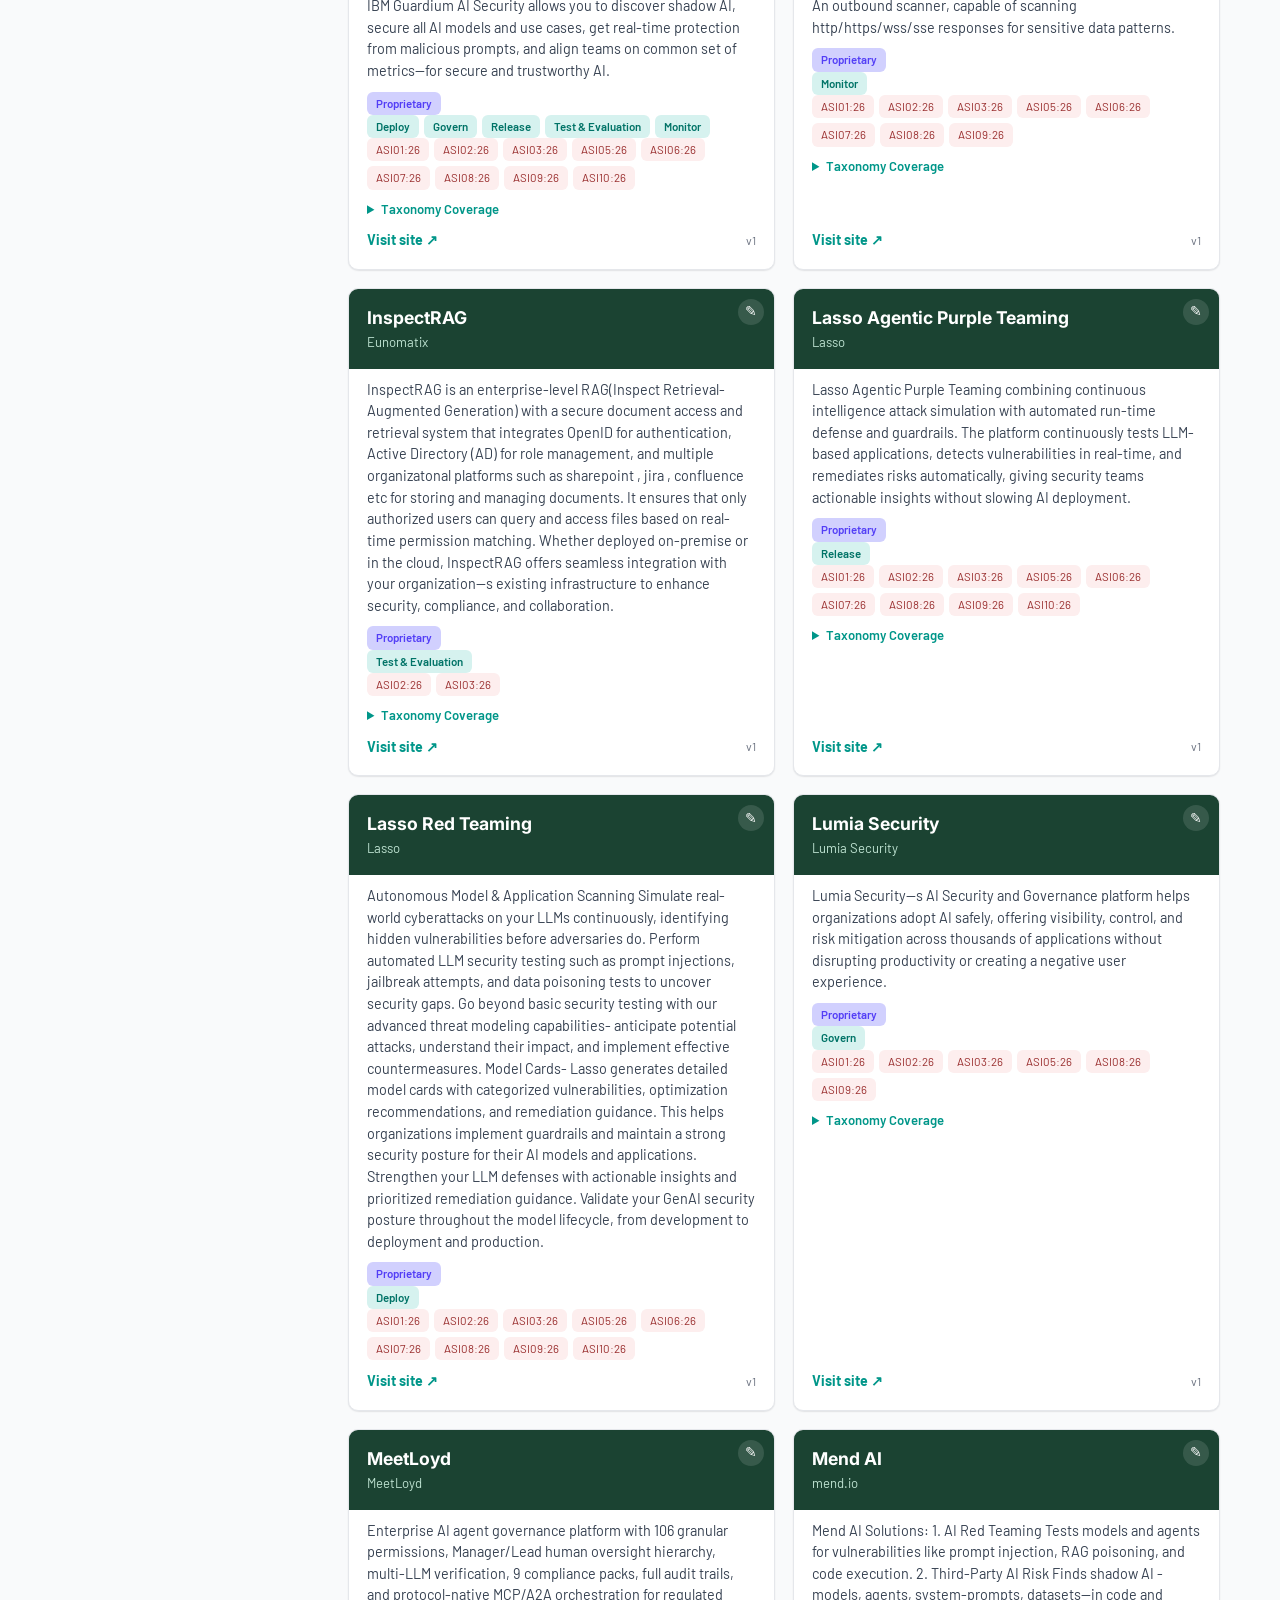
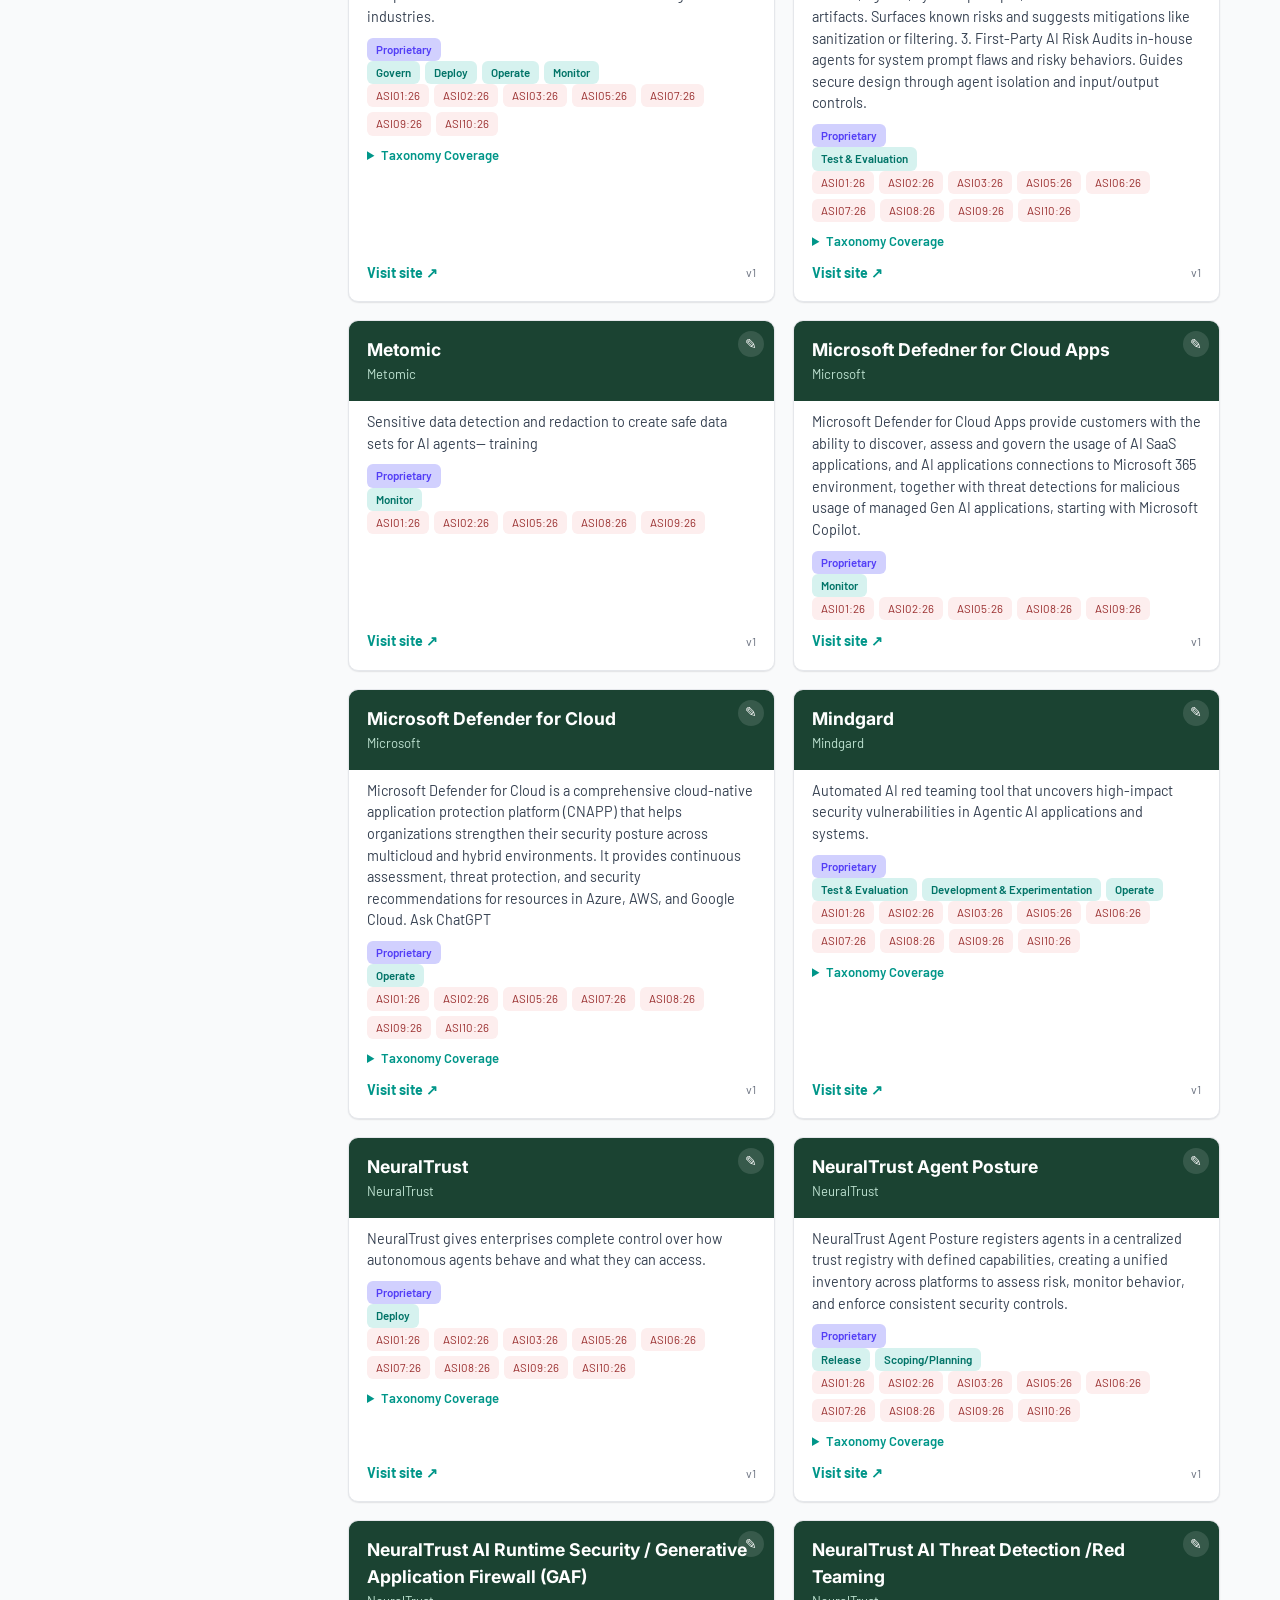
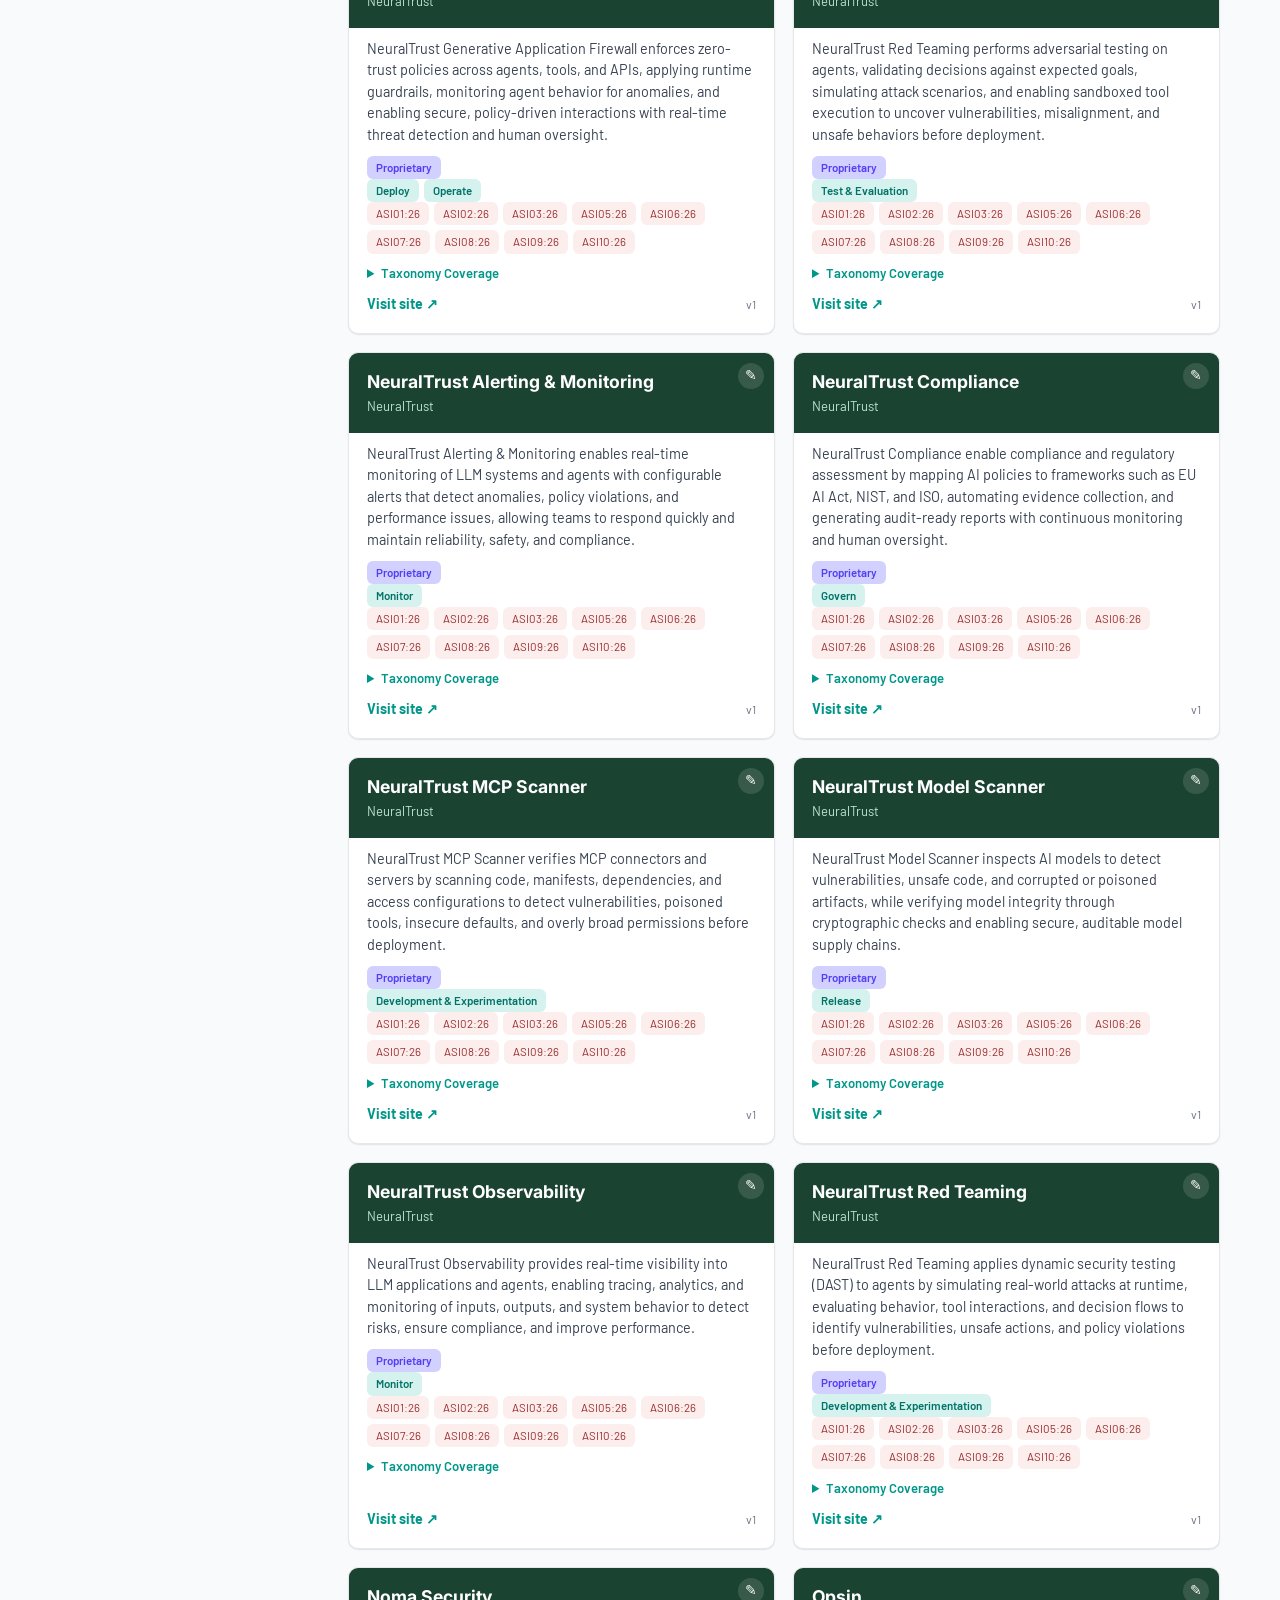
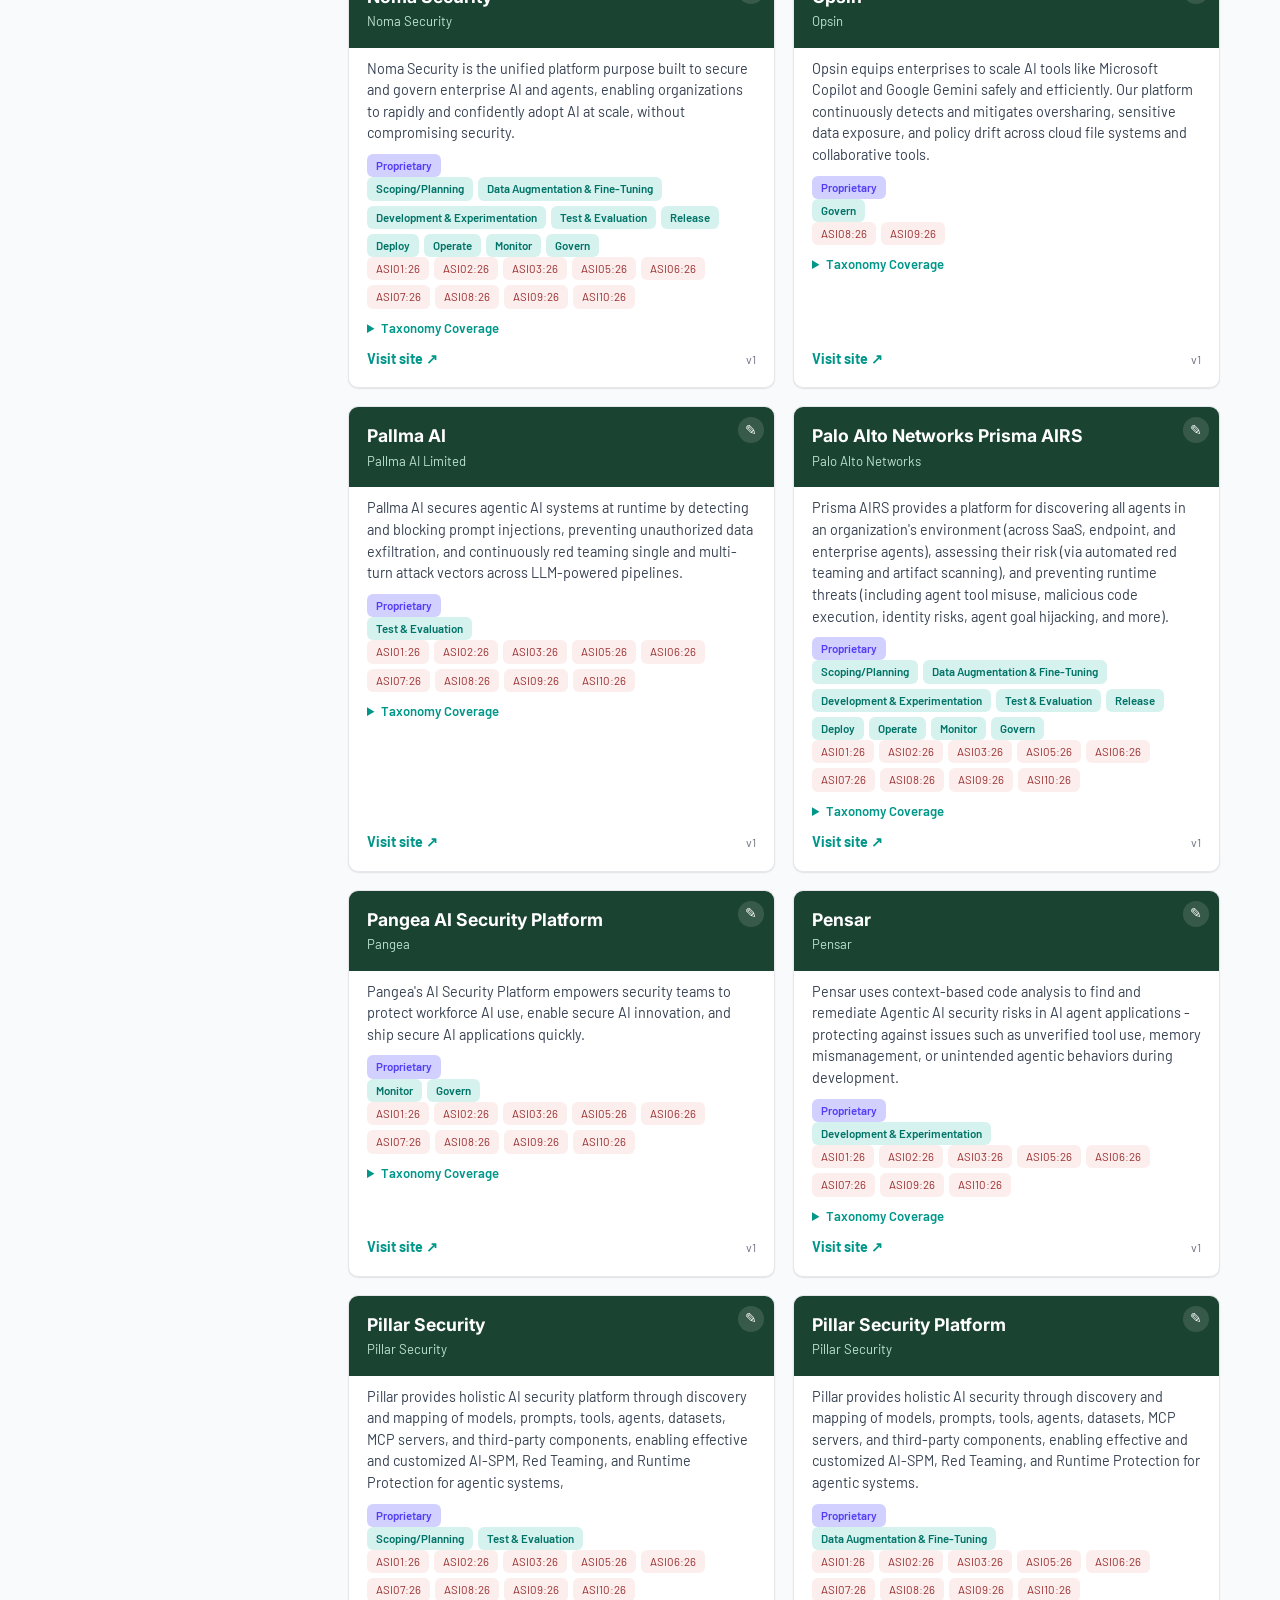
==== commit a230b0f0: "Move "Submit a Solution" button next to the sort control Removes it from the header nav (both databa" ====
--- a/agentic/index.html
+++ b/agentic/index.html
@@ -24,9 +24,6 @@
   <p class="breadcrumb"><a href="../index.html">OWASP GenAI Security Project Solution Directory</a> / Agentic Security Solutions</p>
   <div class="wrap header-row">
     <h1>Agentic Security Solutions</h1>
-    <nav>
-      <a class="btn btn-primary" href="add.html">+ Submit a Solution</a>
-    </nav>
   </div>
   <p class="subtitle">A searchable database of tools and platforms for securing agentic AI systems.</p>
 </header>
@@ -52,6 +49,7 @@
             <option value="desc">Name (Z–A)</option>
           </select>
         </label>
+        <a class="btn btn-primary" href="add.html">+ Submit a Solution</a>
       </div>
 
       <section id="cards" class="cards" aria-live="polite"></section>
--- a/styles.css
+++ b/styles.css
@@ -474,6 +474,11 @@
 }
 
 .sort-bar {
+  display: flex;
+  align-items: center;
+  justify-content: space-between;
+  flex-wrap: wrap;
+  gap: 10px;
   margin: 0 0 16px;
 }
 
@@ -747,6 +752,26 @@
   color: var(--text-muted);
   font-size: 0.8rem;
   margin-top: 4px;
+}
+
+.hint-error {
+  color: var(--risk-text);
+  min-height: 1em;
+}
+
+.captcha-field input[type="text"] {
+  max-width: 140px;
+}
+
+#captcha-question {
+  font-family: var(--font-heading);
+  color: var(--text-strong);
+}
+
+.field input[type="file"] {
+  display: block;
+  font-size: 0.88rem;
+  color: var(--text);
 }
 
 .field input[type="text"],
@@ -796,6 +821,81 @@
   accent-color: var(--accent-teal);
 }
 
+.taxonomy-checklist {
+  display: flex;
+  flex-direction: column;
+  gap: 16px;
+  margin-top: 8px;
+}
+
+.taxonomy-team {
+  border: 1px solid var(--border);
+  border-radius: 10px;
+  padding: 14px 16px;
+  margin: 0;
+}
+
+.taxonomy-team legend {
+  font-family: var(--font-heading);
+  font-weight: 700;
+  font-size: 0.9rem;
+  padding: 0 6px;
+  color: var(--text-strong);
+}
+
+.taxonomy-stage {
+  margin-top: 12px;
+}
+
+.taxonomy-stage:first-of-type {
+  margin-top: 4px;
+}
+
+.taxonomy-stage h4 {
+  margin: 0 0 6px;
+  font-family: var(--font-heading);
+  font-size: 0.78rem;
+  font-weight: 700;
+  text-transform: uppercase;
+  letter-spacing: 0.03em;
+  color: var(--text-muted);
+}
+
+.checkbox-chip.has-description {
+  cursor: help;
+}
+
+.checkbox-chip.has-description span {
+  text-decoration: underline dotted;
+  text-underline-offset: 3px;
+  text-decoration-color: var(--text-muted);
+}
+
+.logo-preview {
+  display: flex;
+  align-items: center;
+  gap: 12px;
+  margin-top: 10px;
+}
+
+.logo-preview img {
+  width: 48px;
+  height: 48px;
+  object-fit: contain;
+  border: 1px solid var(--border);
+  border-radius: 8px;
+  background: var(--bg-card);
+  padding: 4px;
+}
+
+.logo-download-btn {
+  background: var(--accent-teal);
+  border-color: var(--accent-teal);
+  color: var(--accent-teal-contrast);
+  padding: 7px 14px;
+  font-size: 0.82rem;
+}
+
 .form-actions {
   display: flex;
   gap: 10px;
